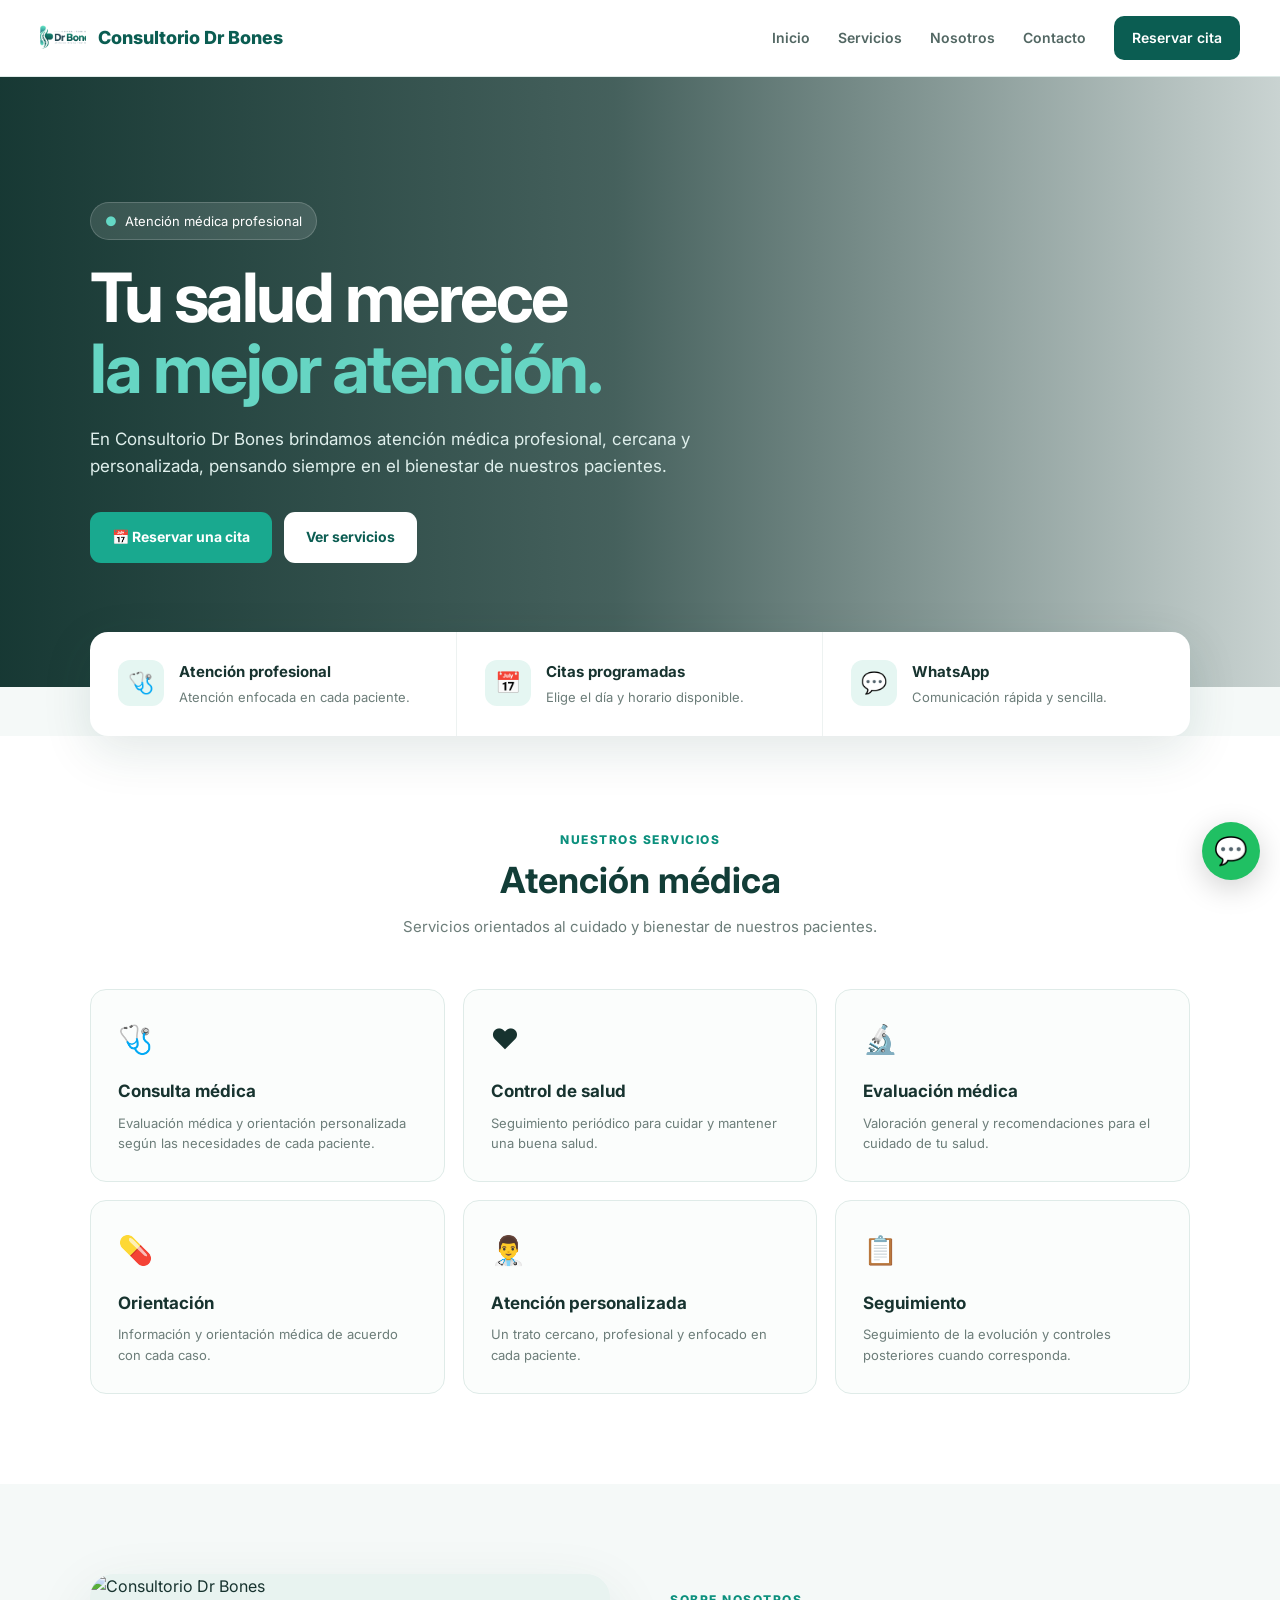
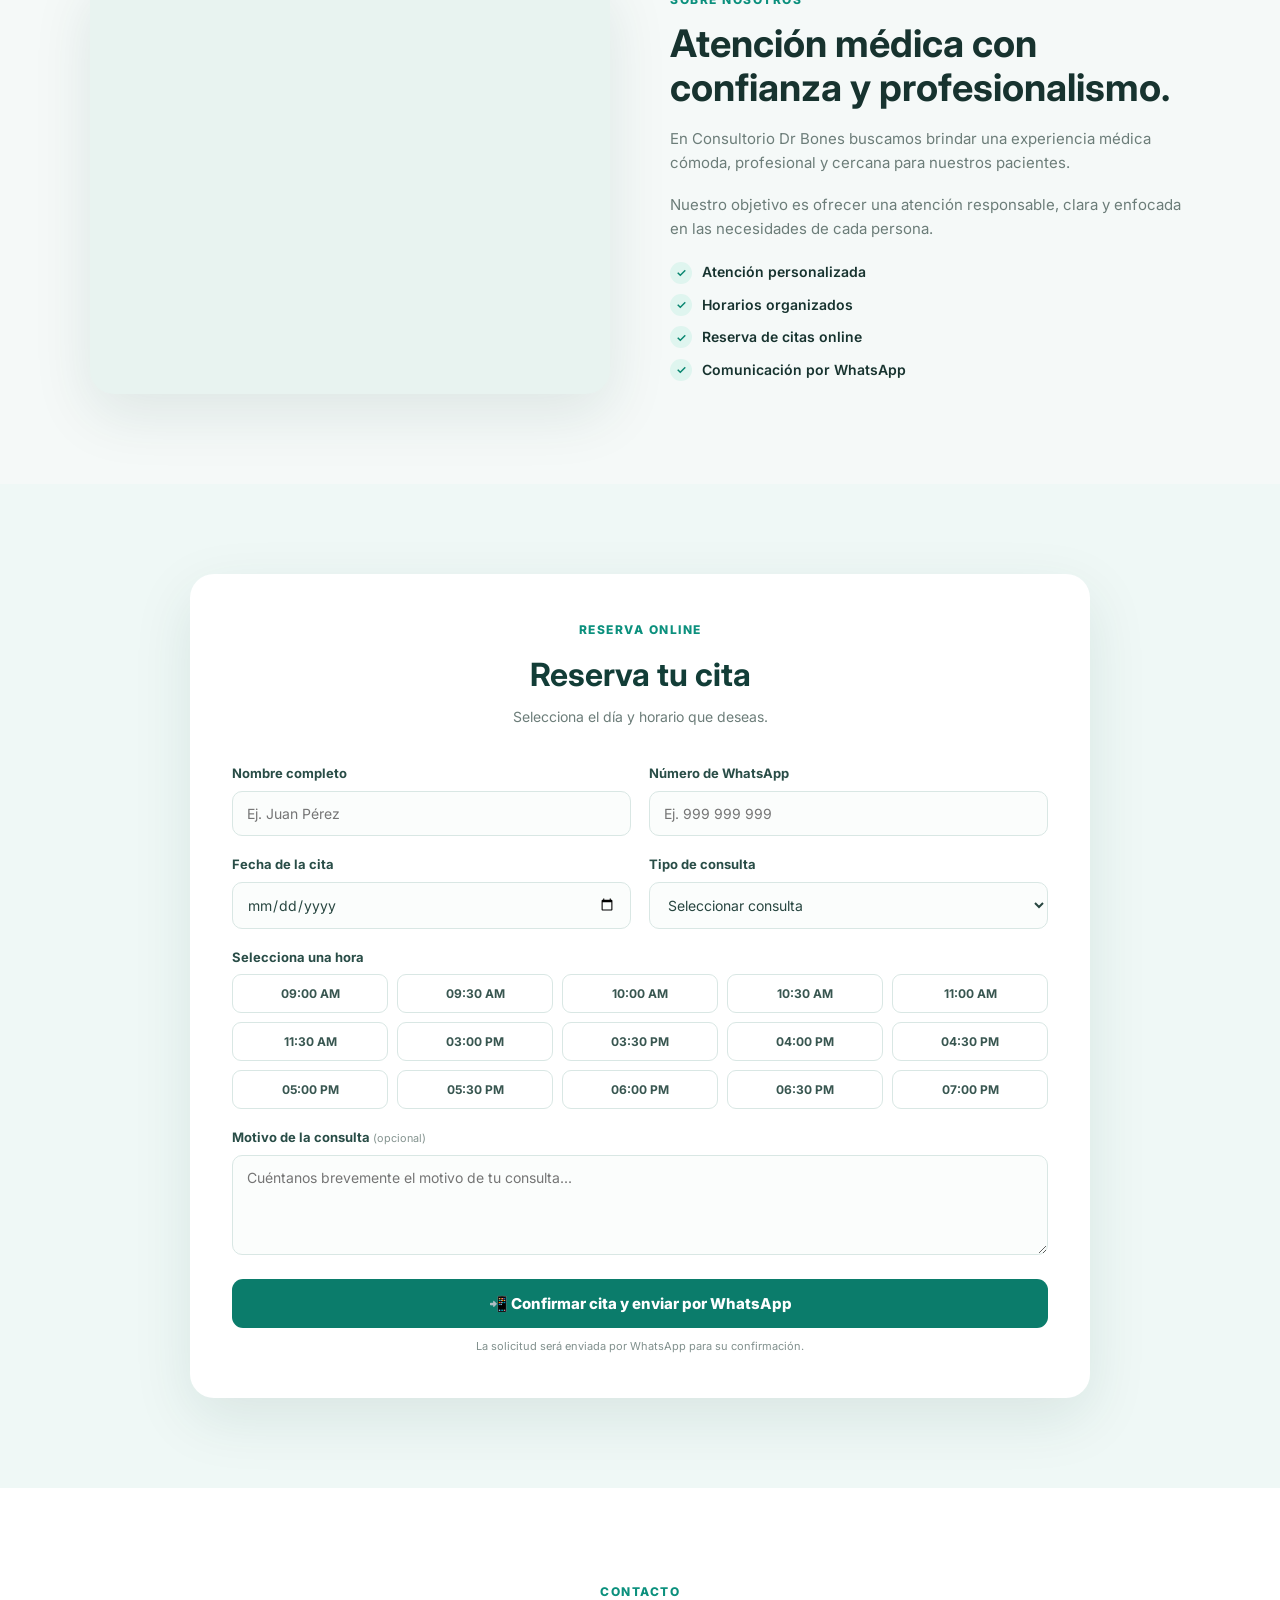
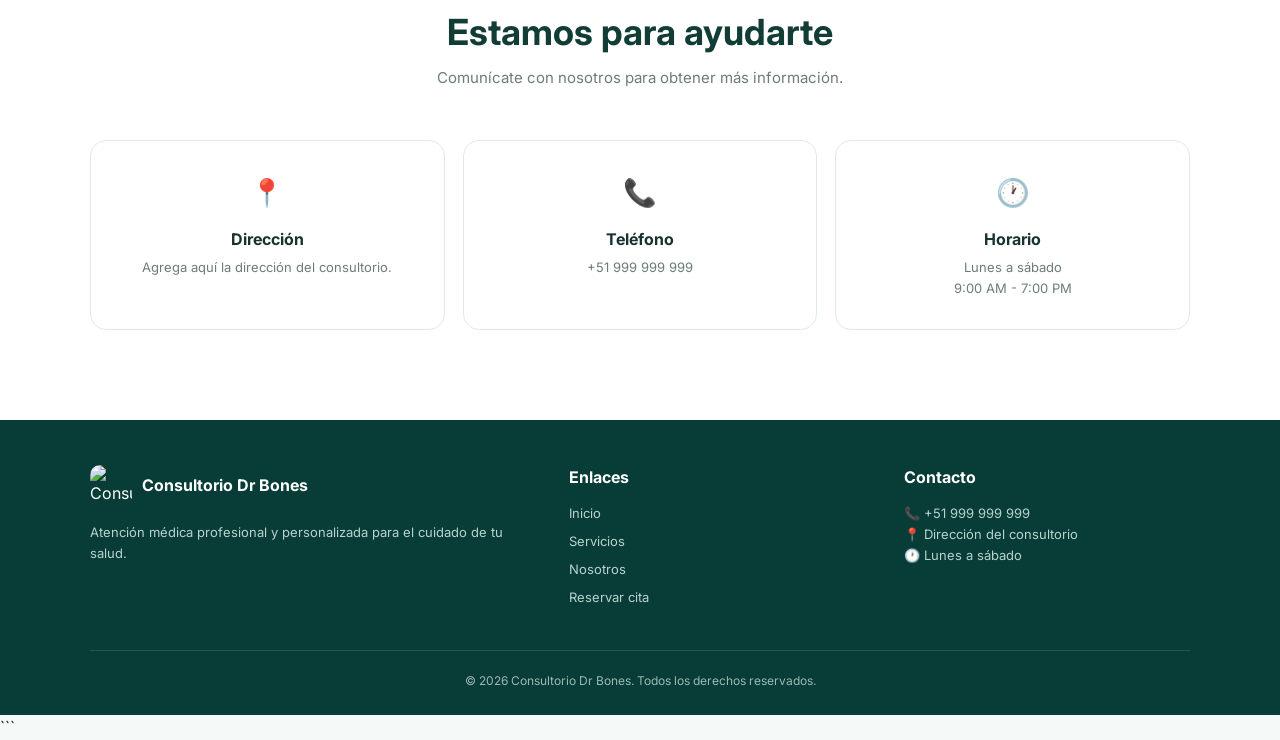
==== consultorio.html @ bb422f0d "Add files via upload" ====
<!DOCTYPE html>
<html lang="es">
<head>
    <meta charset="UTF-8">
    <meta name="viewport" content="width=device-width, initial-scale=1.0">
    <meta name="theme-color" content="#0b5d52">

    <title>Consultorio Dr Bones | Atención Médica</title>

    <link rel="preconnect" href="https://fonts.googleapis.com">
    <link rel="preconnect" href="https://fonts.gstatic.com" crossorigin>

    <link
        href="https://fonts.googleapis.com/css2?family=Inter:wght@400;500;600;700;800&display=swap"
        rel="stylesheet"
    >

    <link rel="stylesheet" href="consultorio.css">
</head>

<body>

<!-- =====================================================
     HEADER
===================================================== -->

<header class="header">

    <nav class="nav">

        <a href="#inicio" class="brand">

            <img
                src="logo.png"
                alt="Consultorio Dr Bones"
            >

            <span>Consultorio Dr Bones</span>

        </a>

        <button
            class="menu-btn"
            id="menuBtn"
            aria-label="Abrir menú"
        >
            ☰
        </button>

        <div class="nav-links" id="navLinks">

            <a href="#inicio">Inicio</a>

            <a href="#servicios">Servicios</a>

            <a href="#nosotros">Nosotros</a>

            <a href="#contacto">Contacto</a>

            <a
                href="#citas"
                class="nav-button"
            >
                Reservar cita
            </a>

        </div>

    </nav>

</header>


<!-- =====================================================
     HERO
===================================================== -->

<main>

<section class="hero" id="inicio">

    <div class="hero-overlay"></div>

    <div class="hero-content">

        <div class="hero-badge">
            <span>●</span>
            Atención médica profesional
        </div>

        <h1>
            Tu salud merece
            <span>la mejor atención.</span>
        </h1>

        <p>
            En Consultorio Dr Bones brindamos atención médica
            profesional, cercana y personalizada, pensando siempre
            en el bienestar de nuestros pacientes.
        </p>

        <div class="hero-buttons">

            <a
                href="#citas"
                class="btn btn-primary"
            >
                📅 Reservar una cita
            </a>

            <a
                href="#servicios"
                class="btn btn-light"
            >
                Ver servicios
            </a>

        </div>

    </div>

</section>


<!-- =====================================================
     BENEFICIOS
===================================================== -->

<section class="features-section">

    <div class="container">

        <div class="features-grid">

            <article class="feature">

                <div class="feature-icon">
                    🩺
                </div>

                <div>
                    <h3>Atención profesional</h3>

                    <p>
                        Atención enfocada en cada paciente.
                    </p>
                </div>

            </article>


            <article class="feature">

                <div class="feature-icon">
                    📅
                </div>

                <div>
                    <h3>Citas programadas</h3>

                    <p>
                        Elige el día y horario disponible.
                    </p>
                </div>

            </article>


            <article class="feature">

                <div class="feature-icon">
                    💬
                </div>

                <div>
                    <h3>WhatsApp</h3>

                    <p>
                        Comunicación rápida y sencilla.
                    </p>
                </div>

            </article>

        </div>

    </div>

</section>


<!-- =====================================================
     SERVICIOS
===================================================== -->

<section
    class="section services"
    id="servicios"
>

    <div class="container">

        <div class="section-title">

            <span>NUESTROS SERVICIOS</span>

            <h2>Atención médica</h2>

            <p>
                Servicios orientados al cuidado y bienestar
                de nuestros pacientes.
            </p>

        </div>


        <div class="services-grid">

            <article class="service-card">

                <div class="service-icon">
                    🩺
                </div>

                <h3>Consulta médica</h3>

                <p>
                    Evaluación médica y orientación personalizada
                    según las necesidades de cada paciente.
                </p>

            </article>


            <article class="service-card">

                <div class="service-icon">
                    ❤️
                </div>

                <h3>Control de salud</h3>

                <p>
                    Seguimiento periódico para cuidar y mantener
                    una buena salud.
                </p>

            </article>


            <article class="service-card">

                <div class="service-icon">
                    🔬
                </div>

                <h3>Evaluación médica</h3>

                <p>
                    Valoración general y recomendaciones para
                    el cuidado de tu salud.
                </p>

            </article>


            <article class="service-card">

                <div class="service-icon">
                    💊
                </div>

                <h3>Orientación</h3>

                <p>
                    Información y orientación médica de acuerdo
                    con cada caso.
                </p>

            </article>


            <article class="service-card">

                <div class="service-icon">
                    👨‍⚕️
                </div>

                <h3>Atención personalizada</h3>

                <p>
                    Un trato cercano, profesional y enfocado
                    en cada paciente.
                </p>

            </article>


            <article class="service-card">

                <div class="service-icon">
                    📋
                </div>

                <h3>Seguimiento</h3>

                <p>
                    Seguimiento de la evolución y controles
                    posteriores cuando corresponda.
                </p>

            </article>

        </div>

    </div>

</section>


<!-- =====================================================
     NOSOTROS
===================================================== -->

<section
    class="section about"
    id="nosotros"
>

    <div class="container">

        <div class="about-grid">

            <div class="about-image">

                <img
                    src="logo.jpg"
                    alt="Consultorio Dr Bones"
                >

            </div>


            <div class="about-content">

                <span class="section-label">
                    SOBRE NOSOTROS
                </span>

                <h2>
                    Atención médica con confianza
                    y profesionalismo.
                </h2>

                <p>
                    En Consultorio Dr Bones buscamos brindar una
                    experiencia médica cómoda, profesional y cercana
                    para nuestros pacientes.
                </p>

                <p>
                    Nuestro objetivo es ofrecer una atención
                    responsable, clara y enfocada en las necesidades
                    de cada persona.
                </p>


                <div class="checks">

                    <div class="check">
                        <span>✓</span>
                        Atención personalizada
                    </div>

                    <div class="check">
                        <span>✓</span>
                        Horarios organizados
                    </div>

                    <div class="check">
                        <span>✓</span>
                        Reserva de citas online
                    </div>

                    <div class="check">
                        <span>✓</span>
                        Comunicación por WhatsApp
                    </div>

                </div>

            </div>

        </div>

    </div>

</section>


<!-- =====================================================
     CITAS
===================================================== -->

<section
    class="section appointment-section"
    id="citas"
>

    <div class="container">

        <div class="appointment-box">

            <div class="appointment-header">

                <span class="section-label">
                    RESERVA ONLINE
                </span>

                <h2>Reserva tu cita</h2>

                <p>
                    Selecciona el día y horario que deseas.
                </p>

            </div>


            <form id="appointmentForm">

                <div class="form-grid">

                    <!-- NOMBRE -->

                    <div class="form-group">

                        <label for="nombre">
                            Nombre completo
                        </label>

                        <input
                            type="text"
                            id="nombre"
                            placeholder="Ej. Juan Pérez"
                            autocomplete="name"
                            required
                        >

                    </div>


                    <!-- WHATSAPP -->

                    <div class="form-group">

                        <label for="telefono">
                            Número de WhatsApp
                        </label>

                        <input
                            type="tel"
                            id="telefono"
                            placeholder="Ej. 999 999 999"
                            autocomplete="tel"
                            inputmode="tel"
                            required
                        >

                    </div>


                    <!-- FECHA -->

                    <div class="form-group">

                        <label for="fecha">
                            Fecha de la cita
                        </label>

                        <input
                            type="date"
                            id="fecha"
                            required
                        >

                    </div>


                    <!-- TIPO -->

                    <div class="form-group">

                        <label for="tipo">
                            Tipo de consulta
                        </label>

                        <select
                            id="tipo"
                            required
                        >

                            <option value="">
                                Seleccionar consulta
                            </option>

                            <option value="Consulta médica">
                                Consulta médica
                            </option>

                            <option value="Control médico">
                                Control médico
                            </option>

                            <option value="Evaluación médica">
                                Evaluación médica
                            </option>

                            <option value="Seguimiento">
                                Seguimiento
                            </option>

                            <option value="Otro">
                                Otro
                            </option>

                        </select>

                    </div>


                    <!-- HORARIOS -->

                    <div class="form-group full">

                        <label>
                            Selecciona una hora
                        </label>

                        <div
                            class="times"
                            id="times"
                        >

                            <button
                                type="button"
                                class="time"
                                data-time="09:00 AM"
                            >
                                09:00 AM
                            </button>

                            <button
                                type="button"
                                class="time"
                                data-time="09:30 AM"
                            >
                                09:30 AM
                            </button>

                            <button
                                type="button"
                                class="time"
                                data-time="10:00 AM"
                            >
                                10:00 AM
                            </button>

                            <button
                                type="button"
                                class="time"
                                data-time="10:30 AM"
                            >
                                10:30 AM
                            </button>

                            <button
                                type="button"
                                class="time"
                                data-time="11:00 AM"
                            >
                                11:00 AM
                            </button>

                            <button
                                type="button"
                                class="time"
                                data-time="11:30 AM"
                            >
                                11:30 AM
                            </button>


                            <button
                                type="button"
                                class="time"
                                data-time="03:00 PM"
                            >
                                03:00 PM
                            </button>

                            <button
                                type="button"
                                class="time"
                                data-time="03:30 PM"
                            >
                                03:30 PM
                            </button>

                            <button
                                type="button"
                                class="time"
                                data-time="04:00 PM"
                            >
                                04:00 PM
                            </button>

                            <button
                                type="button"
                                class="time"
                                data-time="04:30 PM"
                            >
                                04:30 PM
                            </button>

                            <button
                                type="button"
                                class="time"
                                data-time="05:00 PM"
                            >
                                05:00 PM
                            </button>

                            <button
                                type="button"
                                class="time"
                                data-time="05:30 PM"
                            >
                                05:30 PM
                            </button>

                            <button
                                type="button"
                                class="time"
                                data-time="06:00 PM"
                            >
                                06:00 PM
                            </button>

                            <button
                                type="button"
                                class="time"
                                data-time="06:30 PM"
                            >
                                06:30 PM
                            </button>

                            <button
                                type="button"
                                class="time"
                                data-time="07:00 PM"
                            >
                                07:00 PM
                            </button>

                        </div>

                    </div>


                    <!-- MOTIVO -->

                    <div class="form-group full">

                        <label for="motivo">

                            Motivo de la consulta

                            <small>
                                (opcional)
                            </small>

                        </label>

                        <textarea
                            id="motivo"
                            placeholder="Cuéntanos brevemente el motivo de tu consulta..."
                        ></textarea>

                    </div>

                </div>


                <!-- RESUMEN -->

                <div
                    class="selected-info"
                    id="selectedInfo"
                ></div>


                <button
                    type="submit"
                    class="submit-btn"
                >
                    📲 Confirmar cita y enviar por WhatsApp
                </button>

                <p class="appointment-note">
                    La solicitud será enviada por WhatsApp
                    para su confirmación.
                </p>

            </form>

        </div>

    </div>

</section>


<!-- =====================================================
     CONTACTO
===================================================== -->

<section
    class="section contact"
    id="contacto"
>

    <div class="container">

        <div class="section-title">

            <span>CONTACTO</span>

            <h2>Estamos para ayudarte</h2>

            <p>
                Comunícate con nosotros para obtener
                más información.
            </p>

        </div>


        <div class="contact-grid">

            <article class="contact-card">

                <div class="contact-icon">
                    📍
                </div>

                <h3>Dirección</h3>

                <p>
                    Agrega aquí la dirección
                    del consultorio.
                </p>

            </article>


            <article class="contact-card">

                <div class="contact-icon">
                    📞
                </div>

                <h3>Teléfono</h3>

                <p>
                    +51 999 999 999
                </p>

            </article>


            <article class="contact-card">

                <div class="contact-icon">
                    🕐
                </div>

                <h3>Horario</h3>

                <p>
                    Lunes a sábado<br>
                    9:00 AM - 7:00 PM
                </p>

            </article>

        </div>

    </div>

</section>

</main>


<!-- =====================================================
     FOOTER
===================================================== -->

<footer class="footer">

    <div class="container footer-grid">

        <div class="footer-column">

            <div class="footer-brand">

                <img
                    src="logo.jpg"
                    alt="Consultorio Dr Bones"
                >

                <strong>
                    Consultorio Dr Bones
                </strong>

            </div>

            <p>
                Atención médica profesional y personalizada
                para el cuidado de tu salud.
            </p>

        </div>


        <div class="footer-column">

            <h3>Enlaces</h3>

            <a href="#inicio">Inicio</a>

            <a href="#servicios">Servicios</a>

            <a href="#nosotros">Nosotros</a>

            <a href="#citas">Reservar cita</a>

        </div>


        <div class="footer-column">

            <h3>Contacto</h3>

            <p>📞 +51 999 999 999</p>

            <p>📍 Dirección del consultorio</p>

            <p>🕐 Lunes a sábado</p>

        </div>

    </div>


    <div class="copyright">

        © <span id="currentYear"></span>
        Consultorio Dr Bones.
        Todos los derechos reservados.

    </div>

</footer>


<!-- =====================================================
     WHATSAPP FLOTANTE
===================================================== -->

<a
    href="#"
    class="whatsapp-float"
    id="whatsappFloat"
    aria-label="Contactar por WhatsApp"
>
    💬
</a>


<script src="consultorio.js"></script>

</body>
</html>
```
---- consultorio.css ----
/* =====================================================
   CONFIGURACIÓN GENERAL
===================================================== */

* {
    margin: 0;
    padding: 0;
    box-sizing: border-box;
}

html {
    scroll-behavior: smooth;
    scroll-padding-top: 80px;
}

body {
    font-family: "Inter", sans-serif;
    background: #f5f9f8;
    color: #17332f;
    line-height: 1.6;
}

body,
button,
input,
select,
textarea {
    font-family: "Inter", sans-serif;
}

img {
    max-width: 100%;
    display: block;
}

a {
    text-decoration: none;
    color: inherit;
}

button,
input,
select,
textarea {
    outline: none;
}


/* =====================================================
   VARIABLES
===================================================== */

:root {
    --primary: #0b5d52;
    --primary-dark: #073f38;
    --primary-light: #0b8978;

    --accent: #20a68f;

    --background: #f5f9f8;
    --white: #ffffff;

    --text: #17332f;
    --text-light: #6c7d79;

    --border: #dfebe8;

    --shadow: 0 20px 60px rgba(15, 72, 63, .10);

    --radius: 16px;
}


/* =====================================================
   CONTAINER
===================================================== */

.container {
    width: min(1100px, calc(100% - 40px));
    margin: 0 auto;
}


/* =====================================================
   HEADER
===================================================== */

.header {
    position: sticky;
    top: 0;
    z-index: 1000;

    background: rgba(255, 255, 255, .96);

    backdrop-filter: blur(14px);

    border-bottom: 1px solid var(--border);
}

.nav {
    width: min(1200px, calc(100% - 40px));
    height: 76px;
    margin: auto;

    display: flex;
    align-items: center;
    justify-content: space-between;

    gap: 30px;
}

.brand {
    display: flex;
    align-items: center;
    gap: 12px;

    color: var(--primary);

    font-weight: 800;
}

.brand img {
    width: 46px;
    height: 46px;

    object-fit: cover;

    border-radius: 12px;
}

.brand span {
    font-size: 18px;
}

.nav-links {
    display: flex;
    align-items: center;
    gap: 28px;
}

.nav-links a {
    color: #526763;

    font-size: 14px;
    font-weight: 600;

    transition: .2s ease;
}

.nav-links a:hover {
    color: var(--primary-light);
}

.nav-links .nav-button {
    color: white;

    background: var(--primary);

    padding: 11px 18px;

    border-radius: 10px;
}

.nav-links .nav-button:hover {
    color: white;
    background: var(--primary-light);
}

.menu-btn {
    display: none;

    border: 0;
    background: transparent;

    font-size: 27px;

    cursor: pointer;

    color: var(--primary);
}


/* =====================================================
   HERO
===================================================== */

.hero {
    min-height: 610px;

    position: relative;

    display: flex;
    align-items: center;

    background:
        url("banner1.jpg")
        center center /
        cover
        no-repeat;
}

.hero-overlay {
    position: absolute;
    inset: 0;

    background:
        linear-gradient(
            90deg,
            rgba(4, 40, 35, .92) 0%,
            rgba(4, 40, 35, .73) 48%,
            rgba(4, 40, 35, .18) 100%
        );
}

.hero-content {
    position: relative;
    z-index: 2;

    width: min(1100px, calc(100% - 40px));

    margin: auto;

    padding: 80px 0;

    color: white;
}

.hero-badge {
    display: inline-flex;

    align-items: center;
    gap: 8px;

    padding: 8px 14px;

    border-radius: 100px;

    background: rgba(255,255,255,.12);

    border: 1px solid rgba(255,255,255,.18);

    font-size: 13px;

    margin-bottom: 22px;
}

.hero-badge span {
    color: #64d8c5;
}

.hero h1 {
    max-width: 700px;

    font-size: clamp(42px, 6vw, 68px);

    line-height: 1.04;

    letter-spacing: -2.5px;

    margin-bottom: 22px;
}

.hero h1 span {
    display: block;
    color: #66d5c3;
}

.hero p {
    max-width: 610px;

    color: #dfefec;

    font-size: 17px;

    margin-bottom: 32px;
}

.hero-buttons {
    display: flex;
    align-items: center;
    gap: 12px;

    flex-wrap: wrap;
}


/* =====================================================
   BOTONES
===================================================== */

.btn {
    display: inline-flex;

    align-items: center;
    justify-content: center;

    border: 0;

    padding: 14px 22px;

    border-radius: 11px;

    font-size: 14px;

    font-weight: 700;

    cursor: pointer;

    transition: .2s ease;
}

.btn-primary {
    background: #19a98f;
    color: white;
}

.btn-primary:hover {
    background: #138d78;
    transform: translateY(-2px);
}

.btn-light {
    background: white;
    color: var(--primary);
}

.btn-light:hover {
    background: #edf7f5;
}


/* =====================================================
   FEATURES
===================================================== */

.features-section {
    margin-top: -55px;

    position: relative;

    z-index: 5;
}

.features-grid {
    display: grid;

    grid-template-columns:
        repeat(3, 1fr);

    background: white;

    border-radius: 18px;

    overflow: hidden;

    box-shadow:
        0 15px 50px
        rgba(19,65,59,.12);
}

.feature {
    padding: 28px;

    display: flex;

    gap: 15px;

    align-items: flex-start;

    border-right: 1px solid #edf2f1;
}

.feature:last-child {
    border-right: 0;
}

.feature-icon {
    width: 46px;
    height: 46px;

    flex: 0 0 46px;

    border-radius: 12px;

    background: #e5f6f2;

    display: grid;

    place-items: center;

    font-size: 21px;
}

.feature h3 {
    font-size: 15px;

    margin-bottom: 3px;
}

.feature p {
    font-size: 13px;

    color: var(--text-light);
}


/* =====================================================
   SECCIONES
===================================================== */

.section {
    padding: 90px 20px;
}

.section-title {
    text-align: center;

    margin-bottom: 50px;
}

.section-title > span,
.section-label {
    color: #0b907d;

    font-size: 12px;

    font-weight: 800;

    letter-spacing: 1.5px;
}

.section-title h2 {
    font-size: 36px;

    line-height: 1.2;

    color: #123d37;

    margin: 8px 0 12px;
}

.section-title p {
    max-width: 600px;

    margin: auto;

    color: var(--text-light);

    font-size: 15px;
}


/* =====================================================
   SERVICIOS
===================================================== */

.services {
    background: white;
}

.services-grid {
    display: grid;

    grid-template-columns:
        repeat(3, 1fr);

    gap: 18px;
}

.service-card {
    padding: 27px;

    background: #fbfdfc;

    border: 1px solid var(--border);

    border-radius: var(--radius);

    transition: .25s ease;
}

.service-card:hover {
    transform: translateY(-5px);

    border-color: #b9ddd7;

    box-shadow:
        0 15px 35px
        rgba(16,69,61,.08);
}

.service-icon {
    font-size: 28px;

    margin-bottom: 17px;
}

.service-card h3 {
    font-size: 17px;

    margin-bottom: 7px;
}

.service-card p {
    color: var(--text-light);

    font-size: 13px;
}


/* =====================================================
   NOSOTROS
===================================================== */

.about {
    background: var(--background);
}

.about-grid {
    display: grid;

    grid-template-columns:
        1fr 1fr;

    gap: 60px;

    align-items: center;
}

.about-image {
    height: 420px;

    overflow: hidden;

    border-radius: 24px;

    box-shadow: var(--shadow);

    background: #e8f3f0;
}

.about-image img {
    width: 100%;
    height: 100%;

    object-fit: cover;
}

.about-content h2 {
    font-size: 38px;

    line-height: 1.15;

    margin: 10px 0 18px;
}

.about-content p {
    color: var(--text-light);

    font-size: 15px;

    margin-bottom: 18px;
}

.checks {
    display: grid;

    gap: 10px;

    margin-top: 20px;
}

.check {
    display: flex;

    align-items: center;

    gap: 10px;

    font-size: 14px;

    font-weight: 600;
}

.check span {
    width: 22px;
    height: 22px;

    display: grid;

    place-items: center;

    border-radius: 50%;

    background: #dff5ef;

    color: #07856f;

    font-size: 12px;
}


/* =====================================================
   CITAS
===================================================== */

.appointment-section {
    background: #eff8f6;
}

.appointment-box {
    max-width: 900px;

    margin: auto;

    padding: 42px;

    background: white;

    border-radius: 24px;

    box-shadow: var(--shadow);
}

.appointment-header {
    text-align: center;

    margin-bottom: 35px;
}

.appointment-header h2 {
    font-size: 32px;

    color: #123d37;

    margin-top: 8px;
}

.appointment-header p {
    color: var(--text-light);

    font-size: 14px;

    margin-top: 5px;
}


/* =====================================================
   FORMULARIO
===================================================== */

.form-grid {
    display: grid;

    grid-template-columns:
        repeat(2, 1fr);

    gap: 18px;
}

.form-group {
    display: flex;

    flex-direction: column;

    gap: 7px;
}

.form-group.full {
    grid-column: 1 / -1;
}

.form-group label {
    color: #294d47;

    font-size: 13px;

    font-weight: 700;
}

.form-group label small {
    color: #84938f;

    font-weight: 400;
}

.form-group input,
.form-group select,
.form-group textarea {
    width: 100%;

    padding: 13px 14px;

    border: 1px solid #d9e7e4;

    border-radius: 10px;

    background: #fbfdfc;

    color: #284640;

    font-size: 14px;

    transition: .2s;
}

.form-group textarea {
    min-height: 100px;

    resize: vertical;
}

.form-group input:focus,
.form-group select:focus,
.form-group textarea:focus {
    background: white;

    border-color: var(--accent);

    box-shadow:
        0 0 0 3px
        rgba(32,166,143,.10);
}


/* =====================================================
   HORARIOS
===================================================== */

.times {
    display: grid;

    grid-template-columns:
        repeat(5, 1fr);

    gap: 9px;
}

.time {
    padding: 11px 6px;

    border: 1px solid #d9e7e4;

    border-radius: 9px;

    background: white;

    color: #385650;

    font-size: 12px;

    font-weight: 700;

    cursor: pointer;

    transition: .2s;
}

.time:hover {
    border-color: #13a187;

    color: #087c6b;
}

.time.selected {
    background: #0b7c6b;

    border-color: #0b7c6b;

    color: white;
}

.time.disabled {
    background: #f0f2f2;

    color: #a6b0ae;

    cursor: not-allowed;

    text-decoration: line-through;
}


/* =====================================================
   RESUMEN CITA
===================================================== */

.selected-info {
    display: none;

    margin-top: 18px;

    padding: 13px 15px;

    border-radius: 10px;

    background: #eef9f6;

    border: 1px solid #d6eee8;

    color: #37635b;

    font-size: 13px;
}

.selected-info.visible {
    display: block;
}


/* =====================================================
   BOTÓN CITA
===================================================== */

.submit-btn {
    width: 100%;

    margin-top: 24px;

    padding: 15px;

    border: 0;

    border-radius: 11px;

    background: #0b7c6b;

    color: white;

    font-size: 15px;

    font-weight: 800;

    cursor: pointer;

    transition: .2s;
}

.submit-btn:hover {
    background: #096756;
}

.appointment-note {
    margin-top: 10px;

    text-align: center;

    color: #81908d;

    font-size: 11px;
}


/* =====================================================
   CONTACTO
===================================================== */

.contact {
    background: white;
}

.contact-grid {
    display: grid;

    grid-template-columns:
        repeat(3, 1fr);

    gap: 18px;
}

.contact-card {
    padding: 30px;

    text-align: center;

    border: 1px solid var(--border);

    border-radius: var(--radius);
}

.contact-icon {
    font-size: 27px;

    margin-bottom: 12px;
}

.contact-card h3 {
    font-size: 16px;

    margin-bottom: 5px;
}

.contact-card p {
    color: var(--text-light);

    font-size: 13px;
}


/* =====================================================
   FOOTER
===================================================== */

.footer {
    padding: 45px 20px 25px;

    background: #073d36;

    color: white;
}

.footer-grid {
    display: grid;

    grid-template-columns:
        1.5fr 1fr 1fr;

    gap: 50px;
}

.footer-column h3 {
    font-size: 16px;

    margin-bottom: 13px;
}

.footer-column p,
.footer-column a {
    color: #b8d2cd;

    font-size: 13px;
}

.footer-column a {
    display: block;

    margin-bottom: 7px;
}

.footer-brand {
    display: flex;

    align-items: center;

    gap: 10px;

    margin-bottom: 15px;
}

.footer-brand img {
    width: 42px;
    height: 42px;

    object-fit: cover;

    border-radius: 10px;
}

.footer-brand strong {
    font-size: 16px;
}

.copyright {
    max-width: 1100px;

    margin: 35px auto 0;

    padding-top: 20px;

    border-top:
        1px solid
        rgba(255,255,255,.12);

    color: #9bb9b3;

    font-size: 12px;

    text-align: center;
}


/* =====================================================
   WHATSAPP
===================================================== */

.whatsapp-float {
    position: fixed;

    right: 20px;
    bottom: 20px;

    z-index: 2000;

    width: 58px;
    height: 58px;

    display: grid;

    place-items: center;

    border-radius: 50%;

    background: #20c063;

    color: white;

    font-size: 27px;

    box-shadow:
        0 8px 30px
        rgba(0,0,0,.18);

    transition: .2s;
}

.whatsapp-float:hover {
    transform: scale(1.07);
}


/* =====================================================
   RESPONSIVE TABLET
===================================================== */

@media (max-width: 850px) {

    .nav {
        height: 70px;
    }

    .menu-btn {
        display: block;
    }

    .nav-links {
        position: absolute;

        top: 70px;
        left: 0;

        width: 100%;

        display: none;

        flex-direction: column;

        align-items: stretch;

        gap: 0;

        background: white;

        border-bottom: 1px solid var(--border);

        box-shadow:
            0 12px 30px
            rgba(0,0,0,.08);
    }

    .nav-links.active {
        display: flex;
    }

    .nav-links a {
        padding: 15px 25px;

        border-bottom:
            1px solid
            #edf1f0;
    }

    .nav-links .nav-button {
        margin: 10px 25px;

        text-align: center;
    }


    .features-grid {
        grid-template-columns: 1fr;
    }

    .feature {
        border-right: 0;

        border-bottom:
            1px solid #edf2f1;
    }

    .feature:last-child {
        border-bottom: 0;
    }


    .services-grid {
        grid-template-columns:
            repeat(2, 1fr);
    }


    .about-grid {
        grid-template-columns: 1fr;

        gap: 35px;
    }


    .contact-grid {
        grid-template-columns:
            repeat(2, 1fr);
    }


    .footer-grid {
        grid-template-columns:
            1fr 1fr;
    }

}


/* =====================================================
   RESPONSIVE MOBILE
===================================================== */

@media (max-width: 600px) {

    .container {
        width:
            min(
                100% - 30px,
                1100px
            );
    }


    .hero {
        min-height: 600px;
    }

    .hero-content {
        padding: 70px 0;
    }

    .hero h1 {
        font-size: 39px;

        letter-spacing: -1.5px;
    }

    .hero p {
        font-size: 15px;
    }


    .section {
        padding: 65px 15px;
    }

    .section-title h2 {
        font-size: 30px;
    }


    .services-grid {
        grid-template-columns: 1fr;
    }


    .about-image {
        height: 300px;
    }

    .about-content h2 {
        font-size: 31px;
    }


    .appointment-box {
        padding: 25px 18px;
    }

    .form-grid {
        grid-template-columns: 1fr;
    }

    .form-group.full {
        grid-column: auto;
    }


    .times {
        grid-template-columns:
            repeat(3, 1fr);
    }


    .contact-grid {
        grid-template-columns: 1fr;
    }


    .footer-grid {
        grid-template-columns: 1fr;

        gap: 30px;
    }


    .whatsapp-float {
        right: 15px;
        bottom: 15px;

        width: 54px;
        height: 54px;
    }

}


@media (max-width: 400px) {

    .brand span {
        font-size: 15px;
    }

    .hero h1 {
        font-size: 34px;
    }

    .times {
        grid-template-columns:
            repeat(2, 1fr);
    }

}
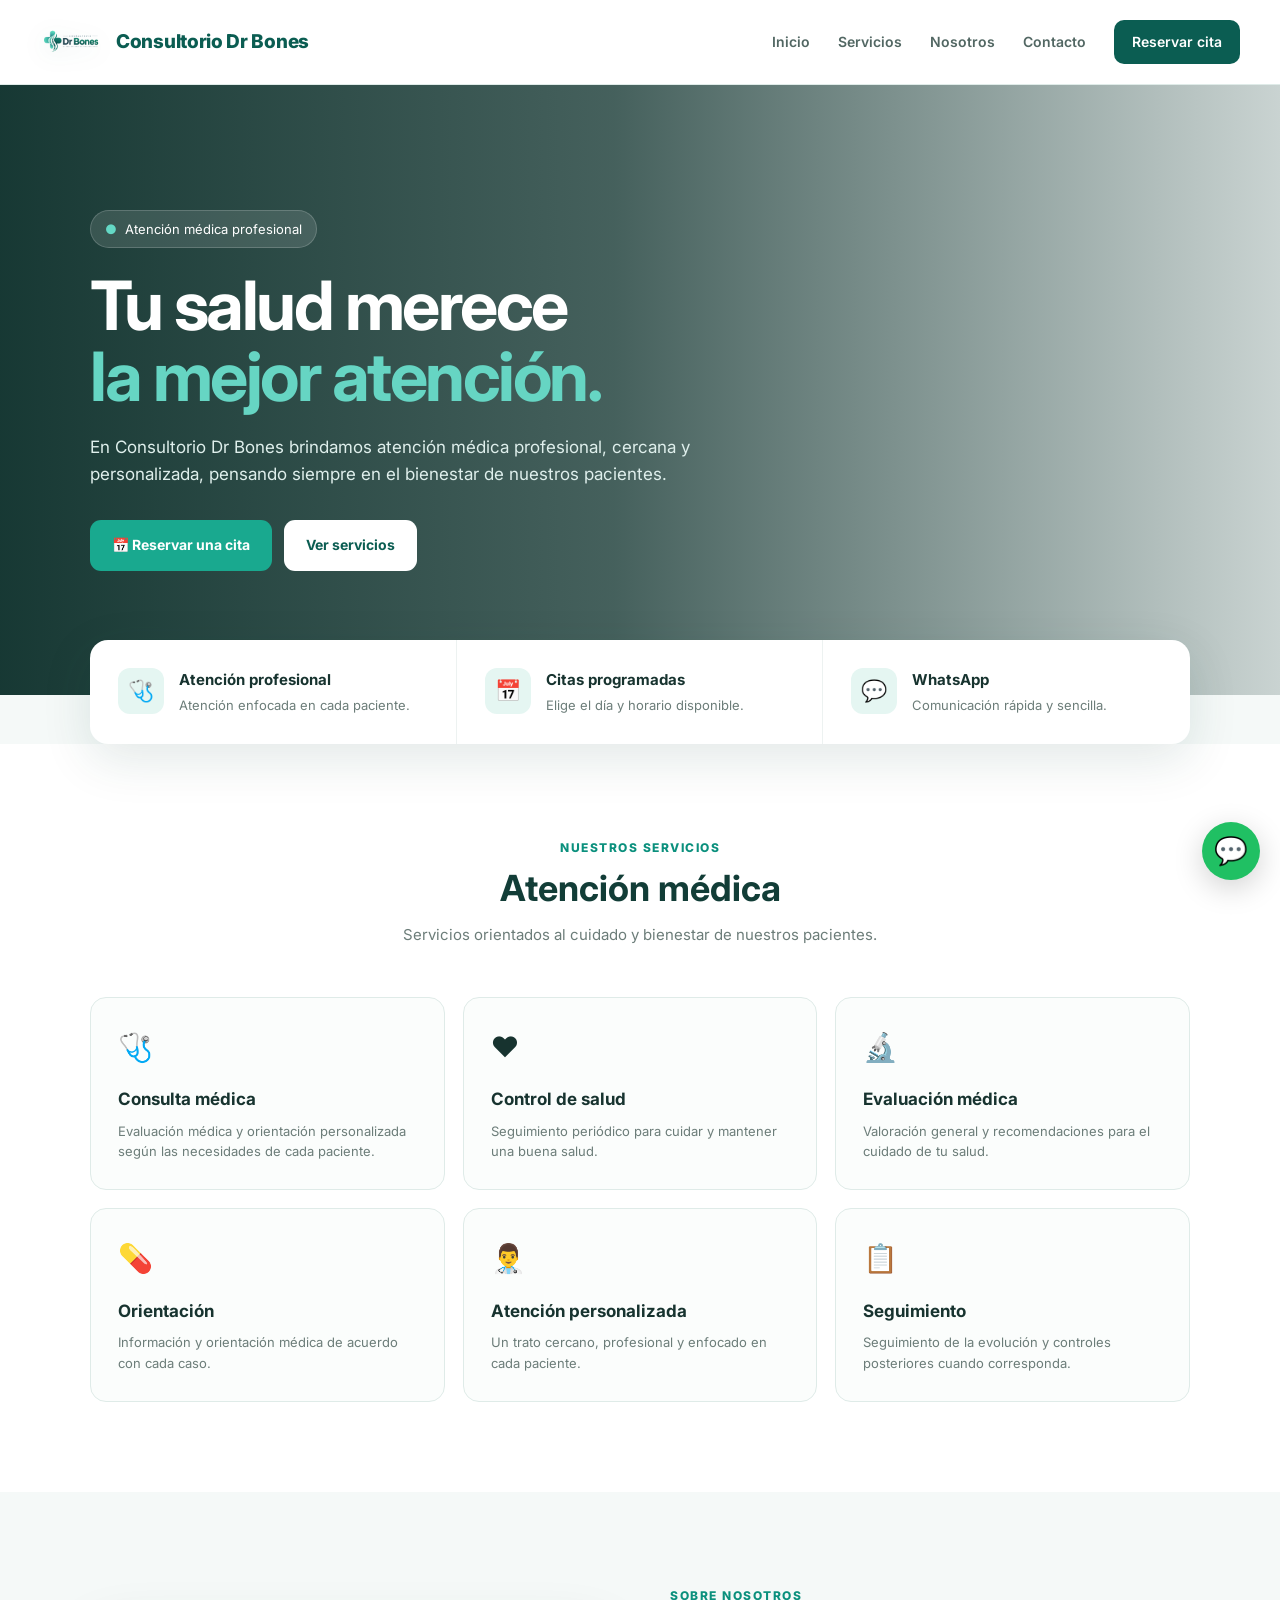
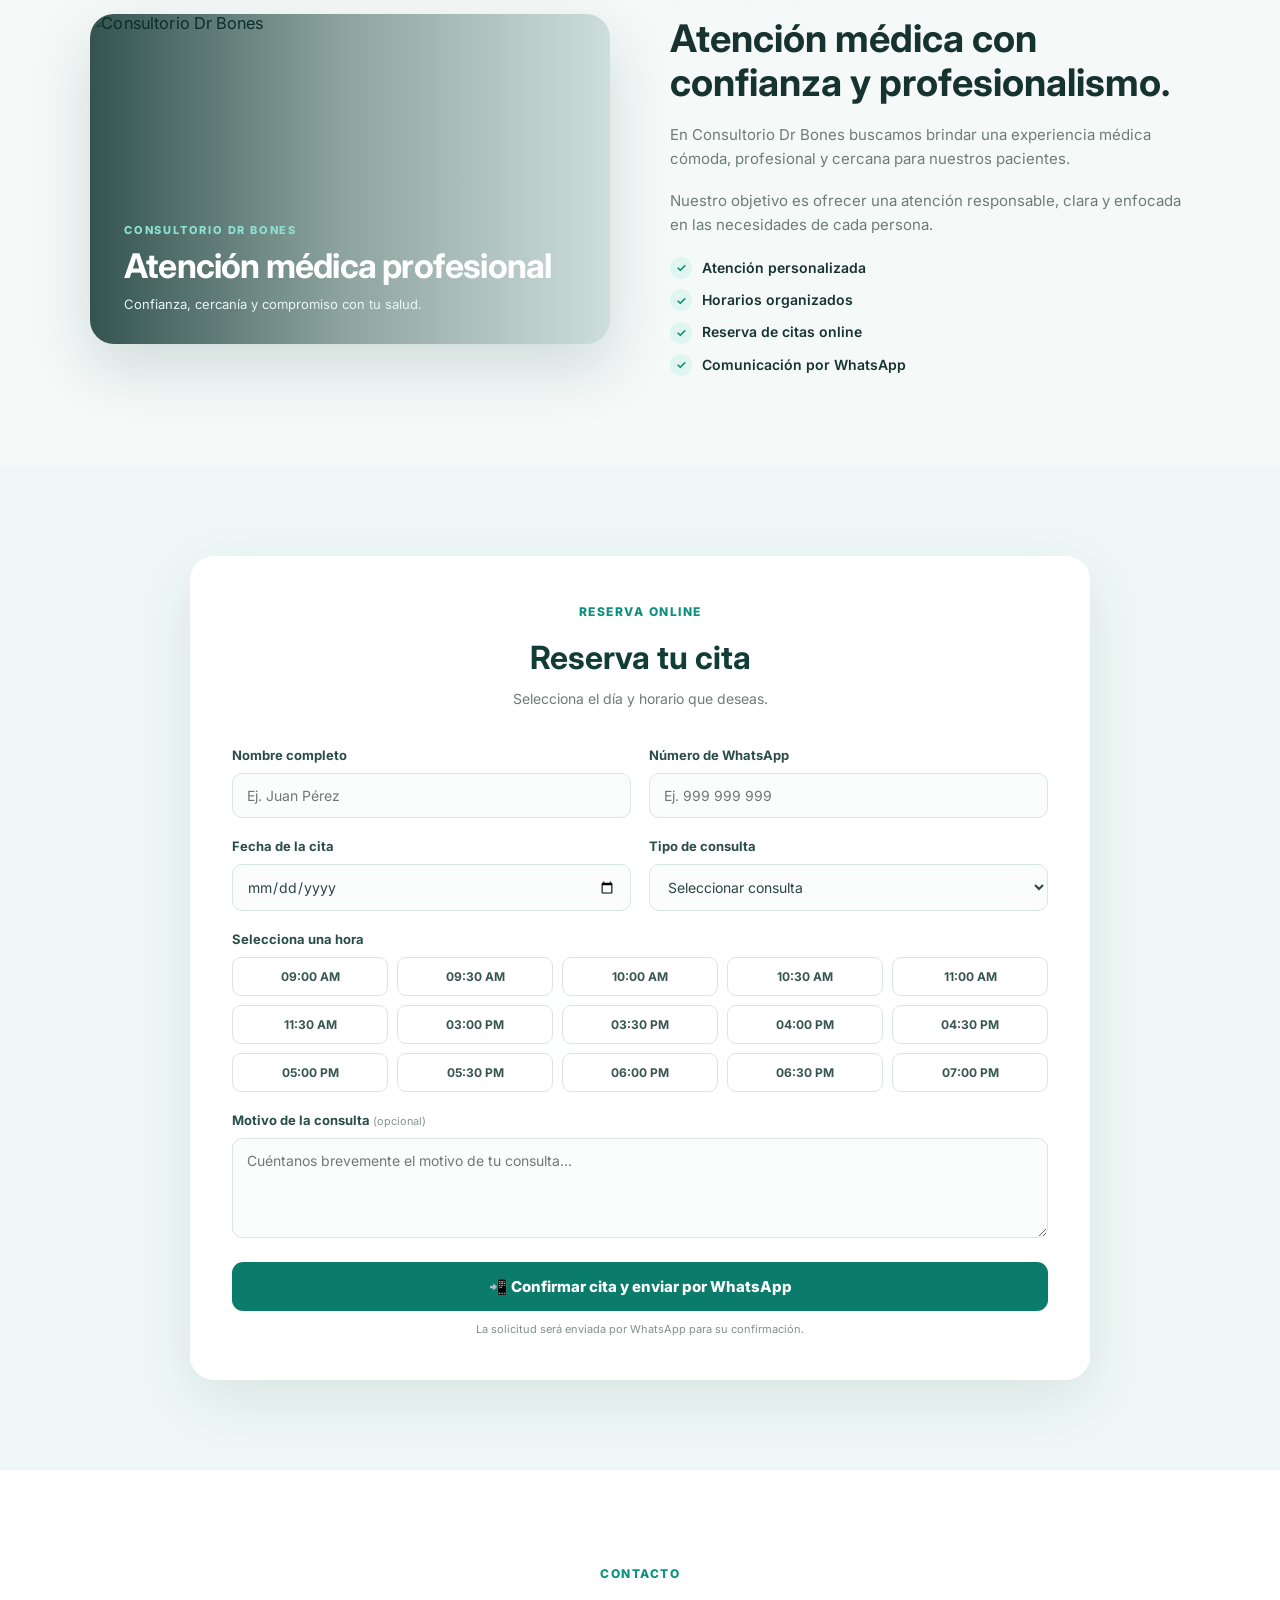
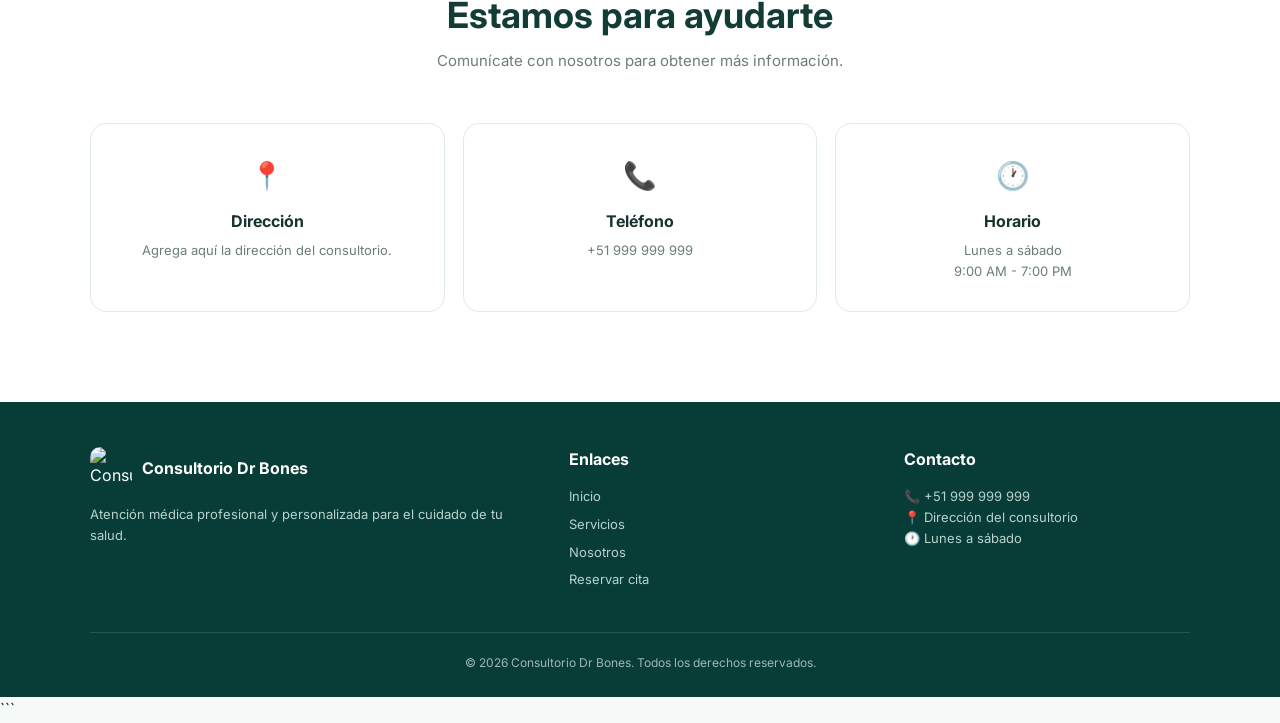
==== commit 89bdf622: "Update consultorio.html" ====
--- a/consultorio.html
+++ b/consultorio.html
@@ -14,6 +14,9 @@
         href="https://fonts.googleapis.com/css2?family=Inter:wght@400;500;600;700;800&display=swap"
         rel="stylesheet"
     >
+
+    <link rel="icon" type="image/png" href="logo.png">
+    <link rel="apple-touch-icon" href="logo.png">
 
     <link rel="stylesheet" href="consultorio.css">
 </head>
@@ -331,12 +334,18 @@
 
         <div class="about-grid">
 
-            <div class="about-image">
+            <div class="about-image about-banner">
 
                 <img
-                    src="logo.jpg"
+                    src="banner1.png"
                     alt="Consultorio Dr Bones"
                 >
+
+                <div class="about-banner-content">
+                    <span>CONSULTORIO DR BONES</span>
+                    <strong>Atención médica profesional</strong>
+                    <small>Confianza, cercanía y compromiso con tu salud.</small>
+                </div>
 
             </div>
 
@@ -815,7 +824,7 @@
             <div class="footer-brand">
 
                 <img
-                    src="logo.jpg"
+                    src="logo.jpeg"
                     alt="Consultorio Dr Bones"
                 >
 
--- a/consultorio.css
+++ b/consultorio.css
@@ -99,7 +99,7 @@
 
 .nav {
     width: min(1200px, calc(100% - 40px));
-    height: 76px;
+    height: 84px;
     margin: auto;
 
     display: flex;
@@ -112,7 +112,7 @@
 .brand {
     display: flex;
     align-items: center;
-    gap: 12px;
+    gap: 14px;
 
     color: var(--primary);
 
@@ -120,16 +120,18 @@
 }
 
 .brand img {
-    width: 46px;
-    height: 46px;
-
-    object-fit: cover;
-
-    border-radius: 12px;
+    width: 62px;
+    height: 62px;
+
+    object-fit: contain;
+
+    border-radius: 14px;
+    filter: drop-shadow(0 5px 12px rgba(7,63,56,.12));
 }
 
 .brand span {
-    font-size: 18px;
+    font-size: 19px;
+    letter-spacing: -.3px;
 }
 
 .nav-links {
@@ -528,15 +530,17 @@
 }
 
 .about-image {
-    height: 420px;
+    position: relative;
+    height: 330px;
+    min-height: 330px;
 
     overflow: hidden;
 
     border-radius: 24px;
 
-    box-shadow: var(--shadow);
-
-    background: #e8f3f0;
+    box-shadow: 0 24px 60px rgba(15,72,63,.16);
+
+    background: #dfeeea;
 }
 
 .about-image img {
@@ -544,6 +548,55 @@
     height: 100%;
 
     object-fit: cover;
+    object-position: center;
+
+    transform: scale(1.02);
+}
+
+.about-banner::after {
+    content: "";
+    position: absolute;
+    inset: 0;
+    background: linear-gradient(
+        90deg,
+        rgba(4,40,35,.78) 0%,
+        rgba(4,40,35,.38) 48%,
+        rgba(4,40,35,.08) 100%
+    );
+    pointer-events: none;
+}
+
+.about-banner-content {
+    position: absolute;
+    z-index: 3;
+    left: 34px;
+    bottom: 30px;
+    max-width: 430px;
+    color: white;
+}
+
+.about-banner-content span {
+    display: block;
+    margin-bottom: 8px;
+    font-size: 11px;
+    font-weight: 800;
+    letter-spacing: 1.8px;
+    color: #8de1d2;
+}
+
+.about-banner-content strong {
+    display: block;
+    font-size: clamp(24px, 3vw, 34px);
+    line-height: 1.1;
+    letter-spacing: -.8px;
+}
+
+.about-banner-content small {
+    display: block;
+    margin-top: 10px;
+    font-size: 13px;
+    line-height: 1.5;
+    color: #e8f7f4;
 }
 
 .about-content h2 {
@@ -1035,7 +1088,7 @@
     .nav-links {
         position: absolute;
 
-        top: 70px;
+        top: 78px;
         left: 0;
 
         width: 100%;
@@ -1168,7 +1221,22 @@
 
 
     .about-image {
-        height: 300px;
+        height: 260px;
+        min-height: 260px;
+    }
+
+    .about-banner-content {
+        left: 22px;
+        right: 22px;
+        bottom: 22px;
+    }
+
+    .about-banner-content strong {
+        font-size: 24px;
+    }
+
+    .about-banner-content small {
+        font-size: 12px;
     }
 
     .about-content h2 {
@@ -1220,6 +1288,11 @@
 
 @media (max-width: 400px) {
 
+    .brand img {
+        width: 54px;
+        height: 54px;
+    }
+
     .brand span {
         font-size: 15px;
     }
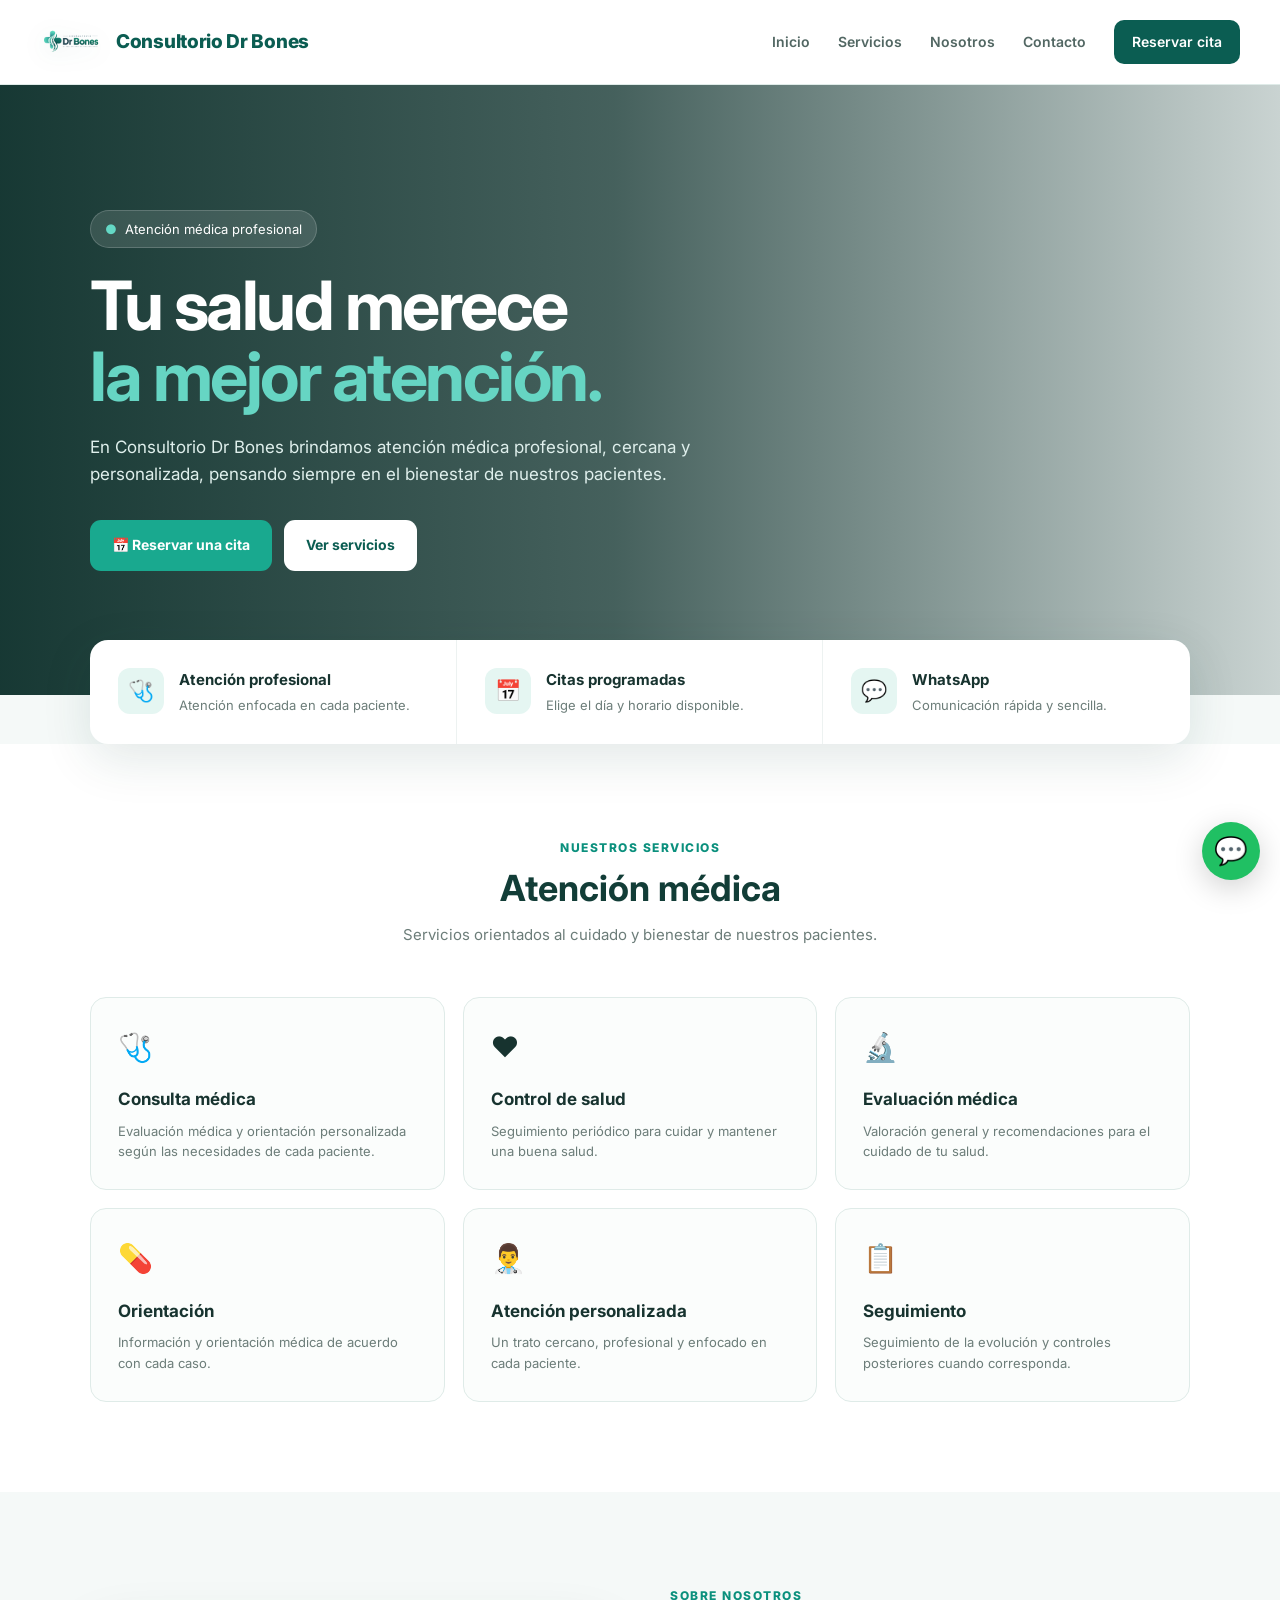
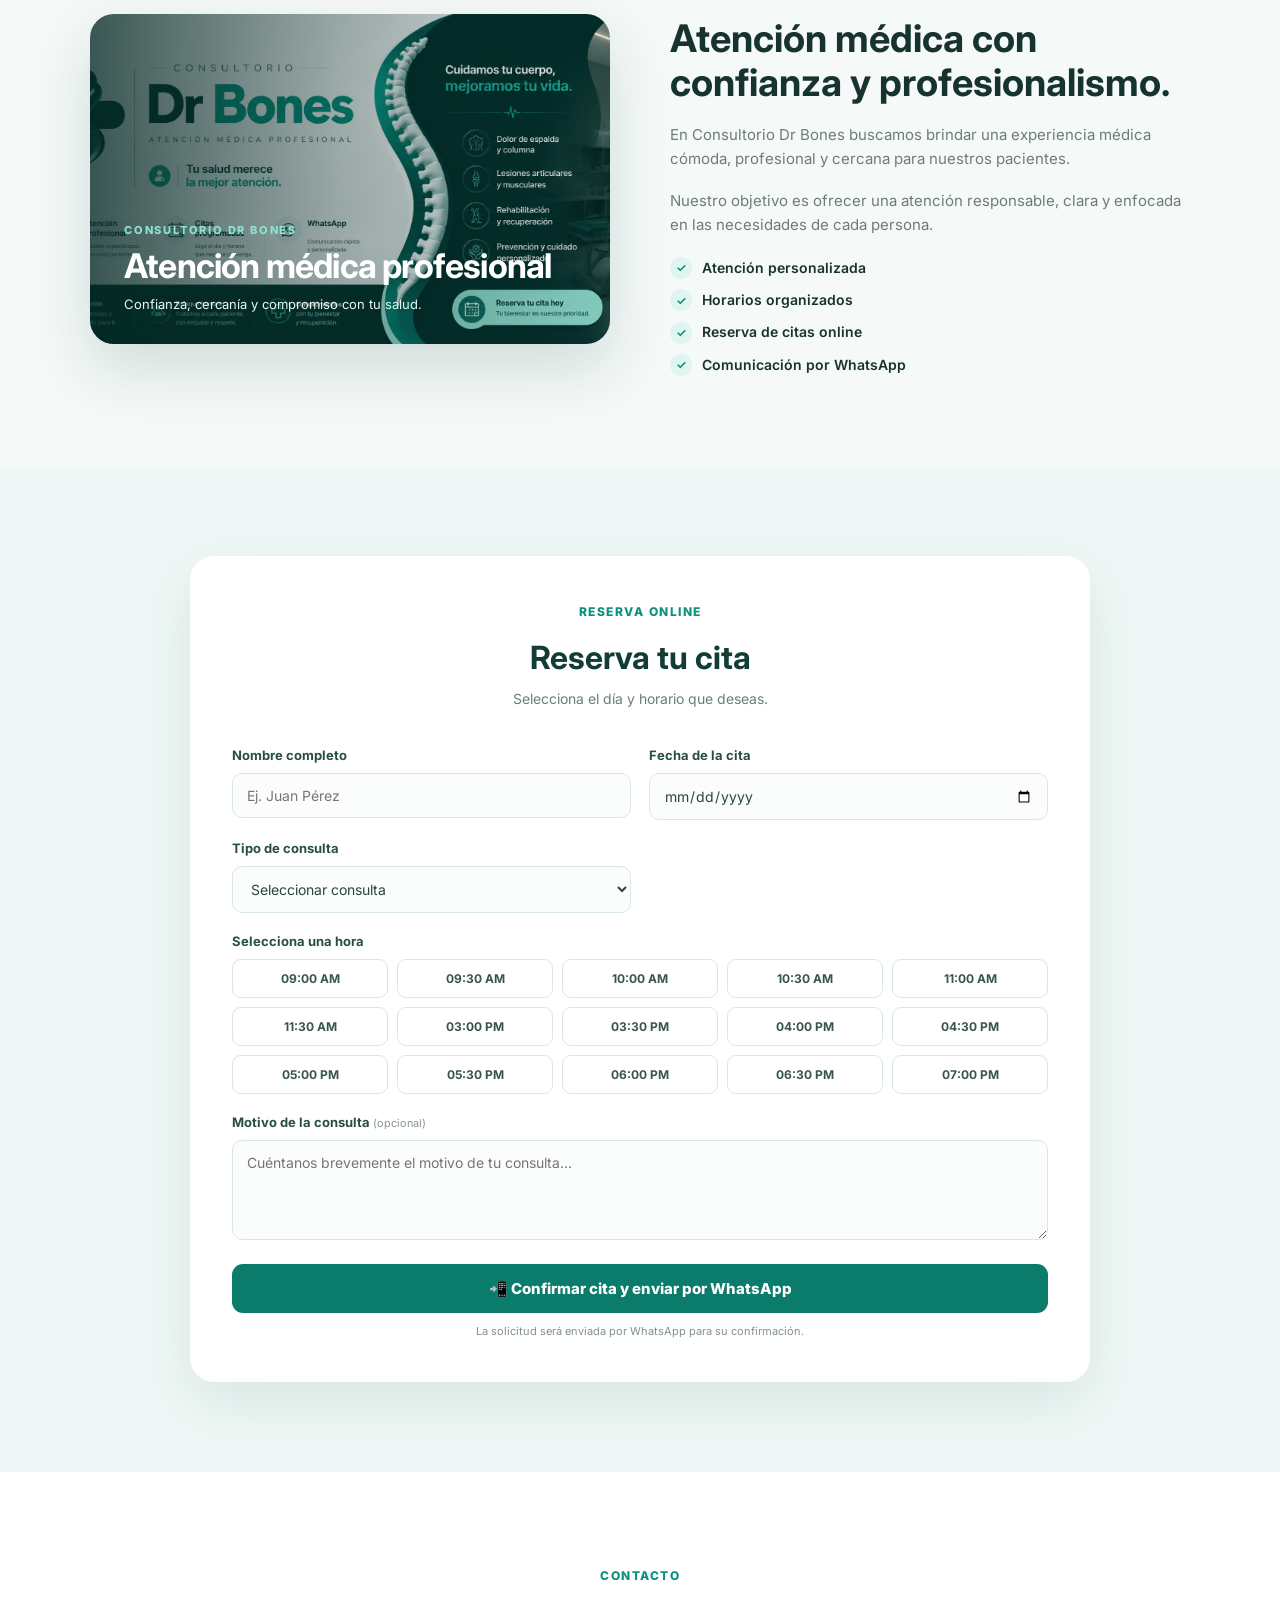
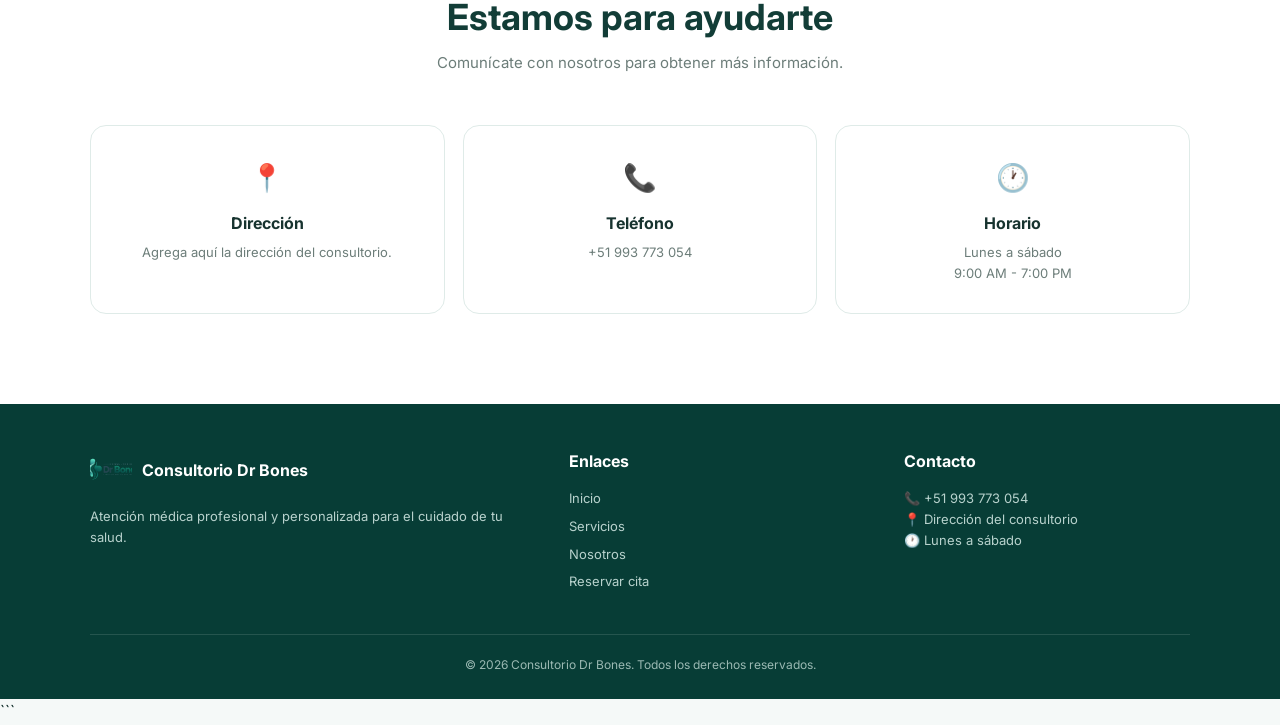
==== commit cf0906af: "Update consultorio.html" ====
--- a/consultorio.html
+++ b/consultorio.html
@@ -458,26 +458,6 @@
                     </div>
 
 
-                    <!-- WHATSAPP -->
-
-                    <div class="form-group">
-
-                        <label for="telefono">
-                            Número de WhatsApp
-                        </label>
-
-                        <input
-                            type="tel"
-                            id="telefono"
-                            placeholder="Ej. 999 999 999"
-                            autocomplete="tel"
-                            inputmode="tel"
-                            required
-                        >
-
-                    </div>
-
-
                     <!-- FECHA -->
 
                     <div class="form-group">
@@ -781,7 +761,7 @@
                 <h3>Teléfono</h3>
 
                 <p>
-                    +51 999 999 999
+                    +51 993 773 054
                 </p>
 
             </article>
@@ -824,7 +804,7 @@
             <div class="footer-brand">
 
                 <img
-                    src="logo.jpeg"
+                    src="logo.png"
                     alt="Consultorio Dr Bones"
                 >
 
@@ -861,7 +841,7 @@
 
             <h3>Contacto</h3>
 
-            <p>📞 +51 999 999 999</p>
+            <p>📞 +51 993 773 054</p>
 
             <p>📍 Dirección del consultorio</p>
 
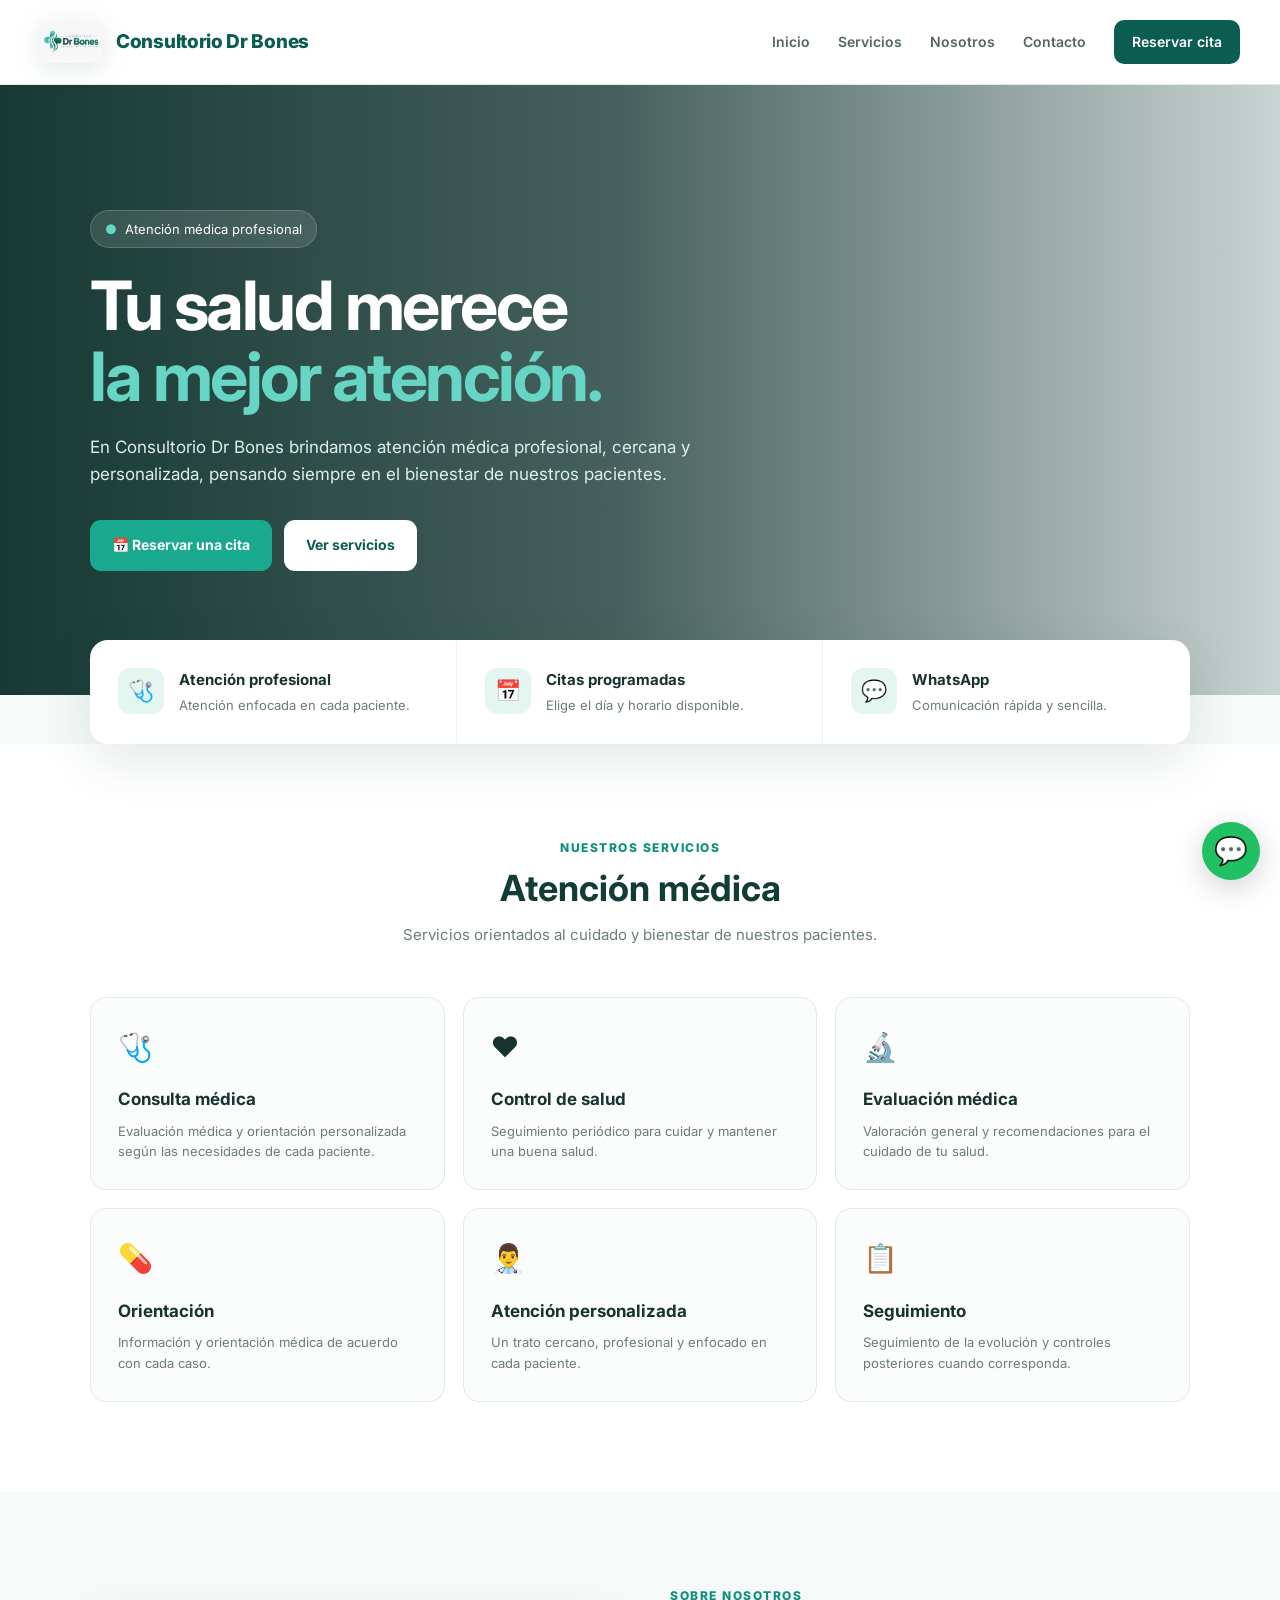
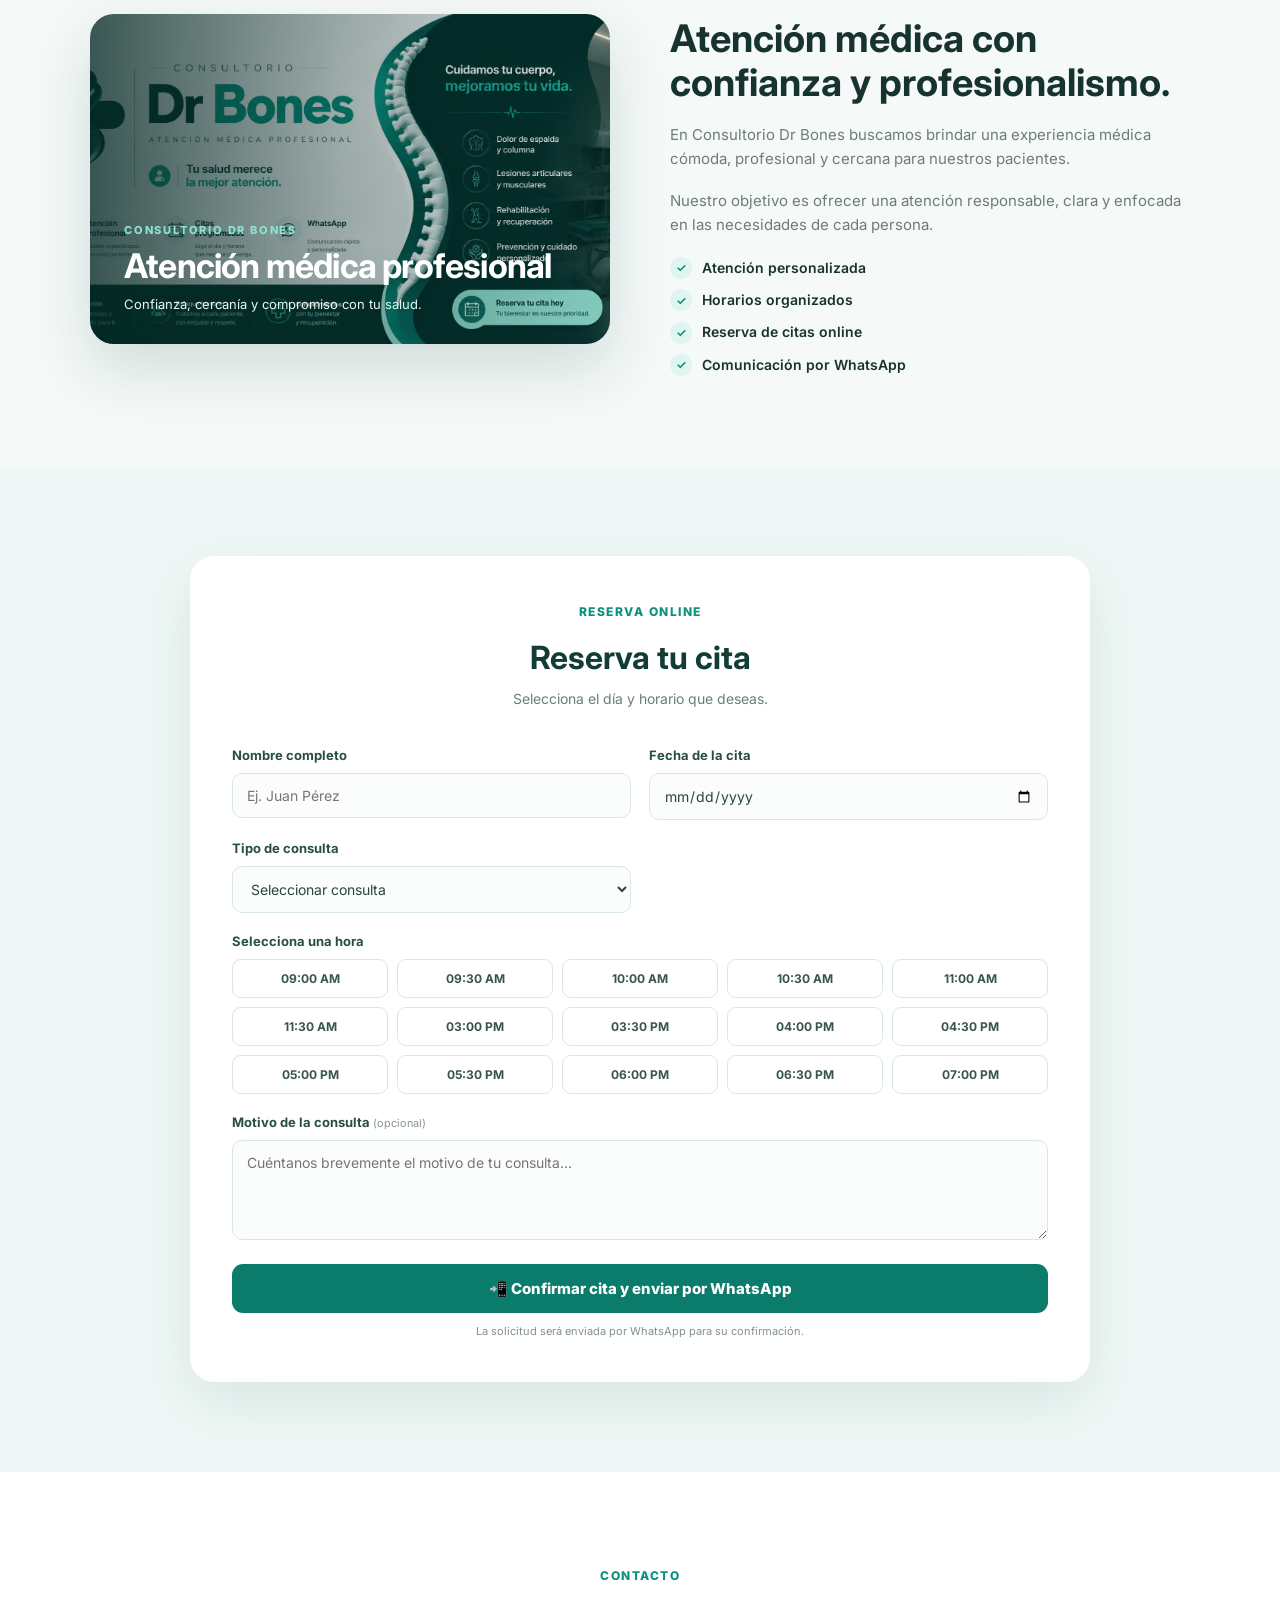
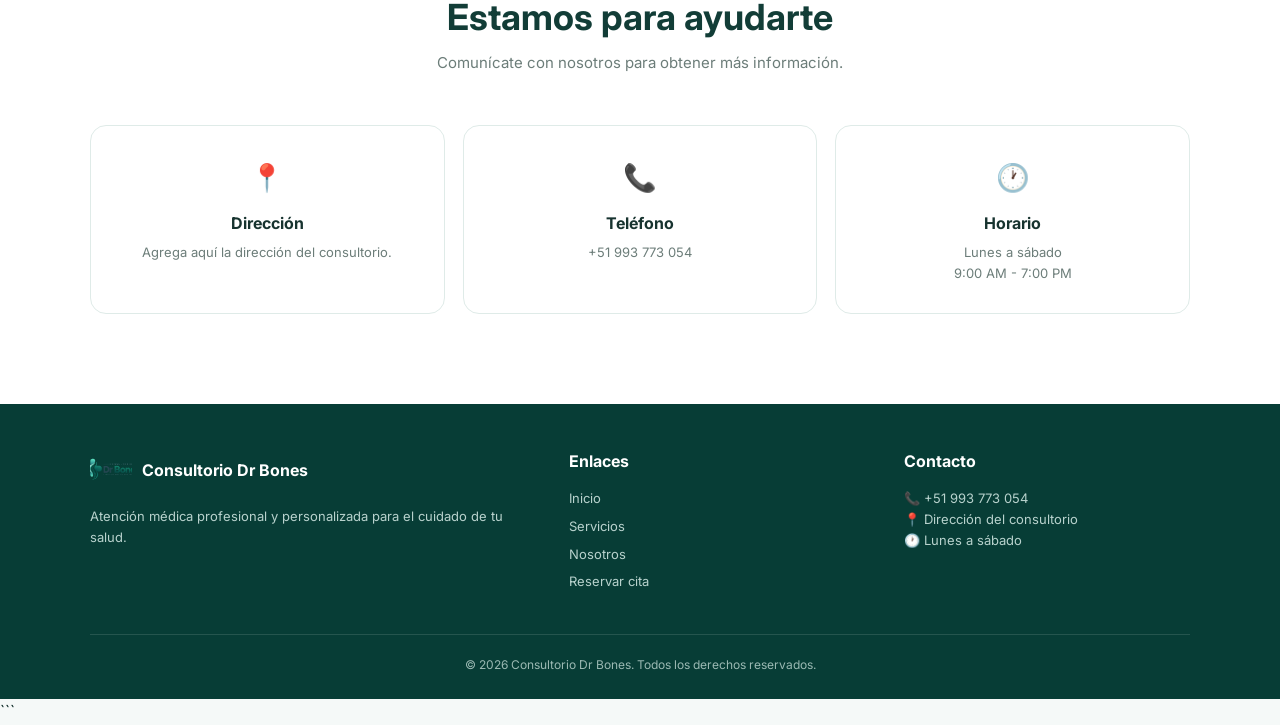
==== commit abb41725: "Update consultorio.html" ====
--- a/consultorio.html
+++ b/consultorio.html
@@ -34,7 +34,7 @@
         <a href="#inicio" class="brand">
 
             <img
-                src="logo.png"
+                src="logo.jpeg"
                 alt="Consultorio Dr Bones"
             >
 
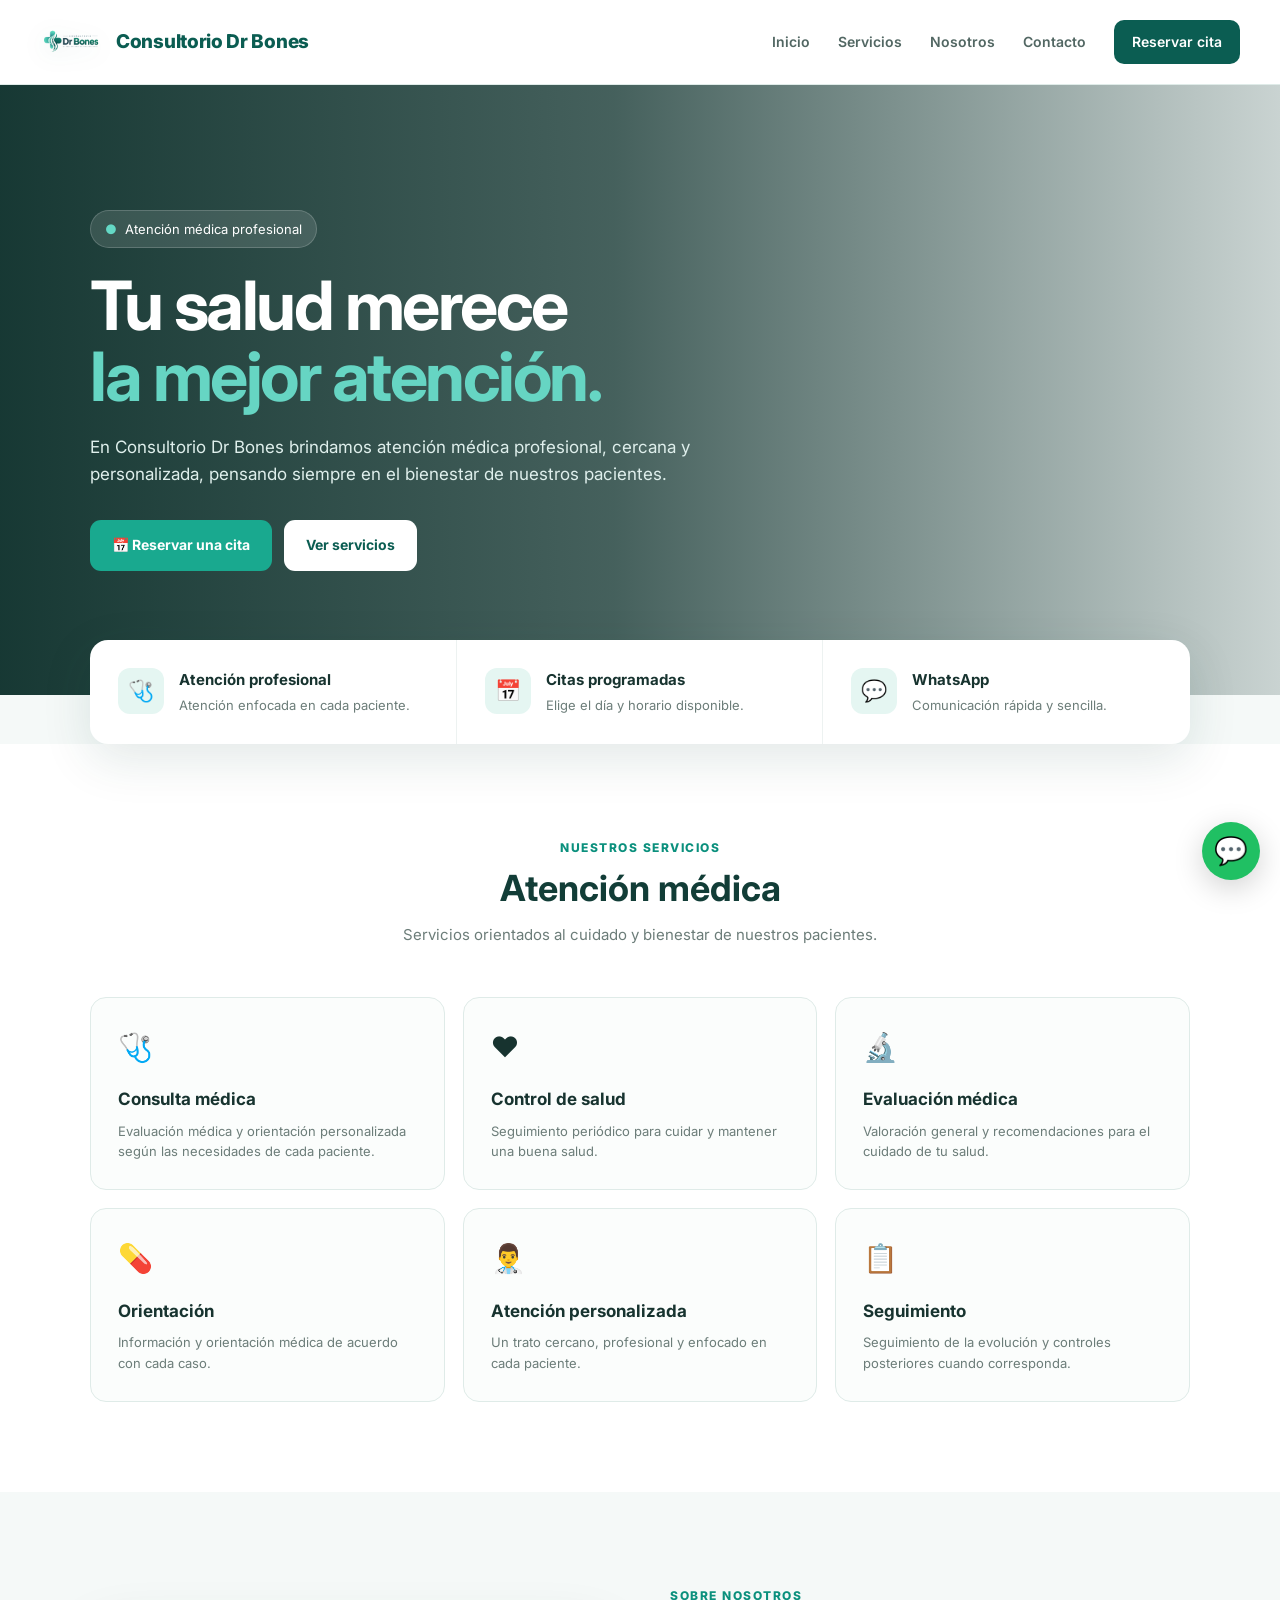
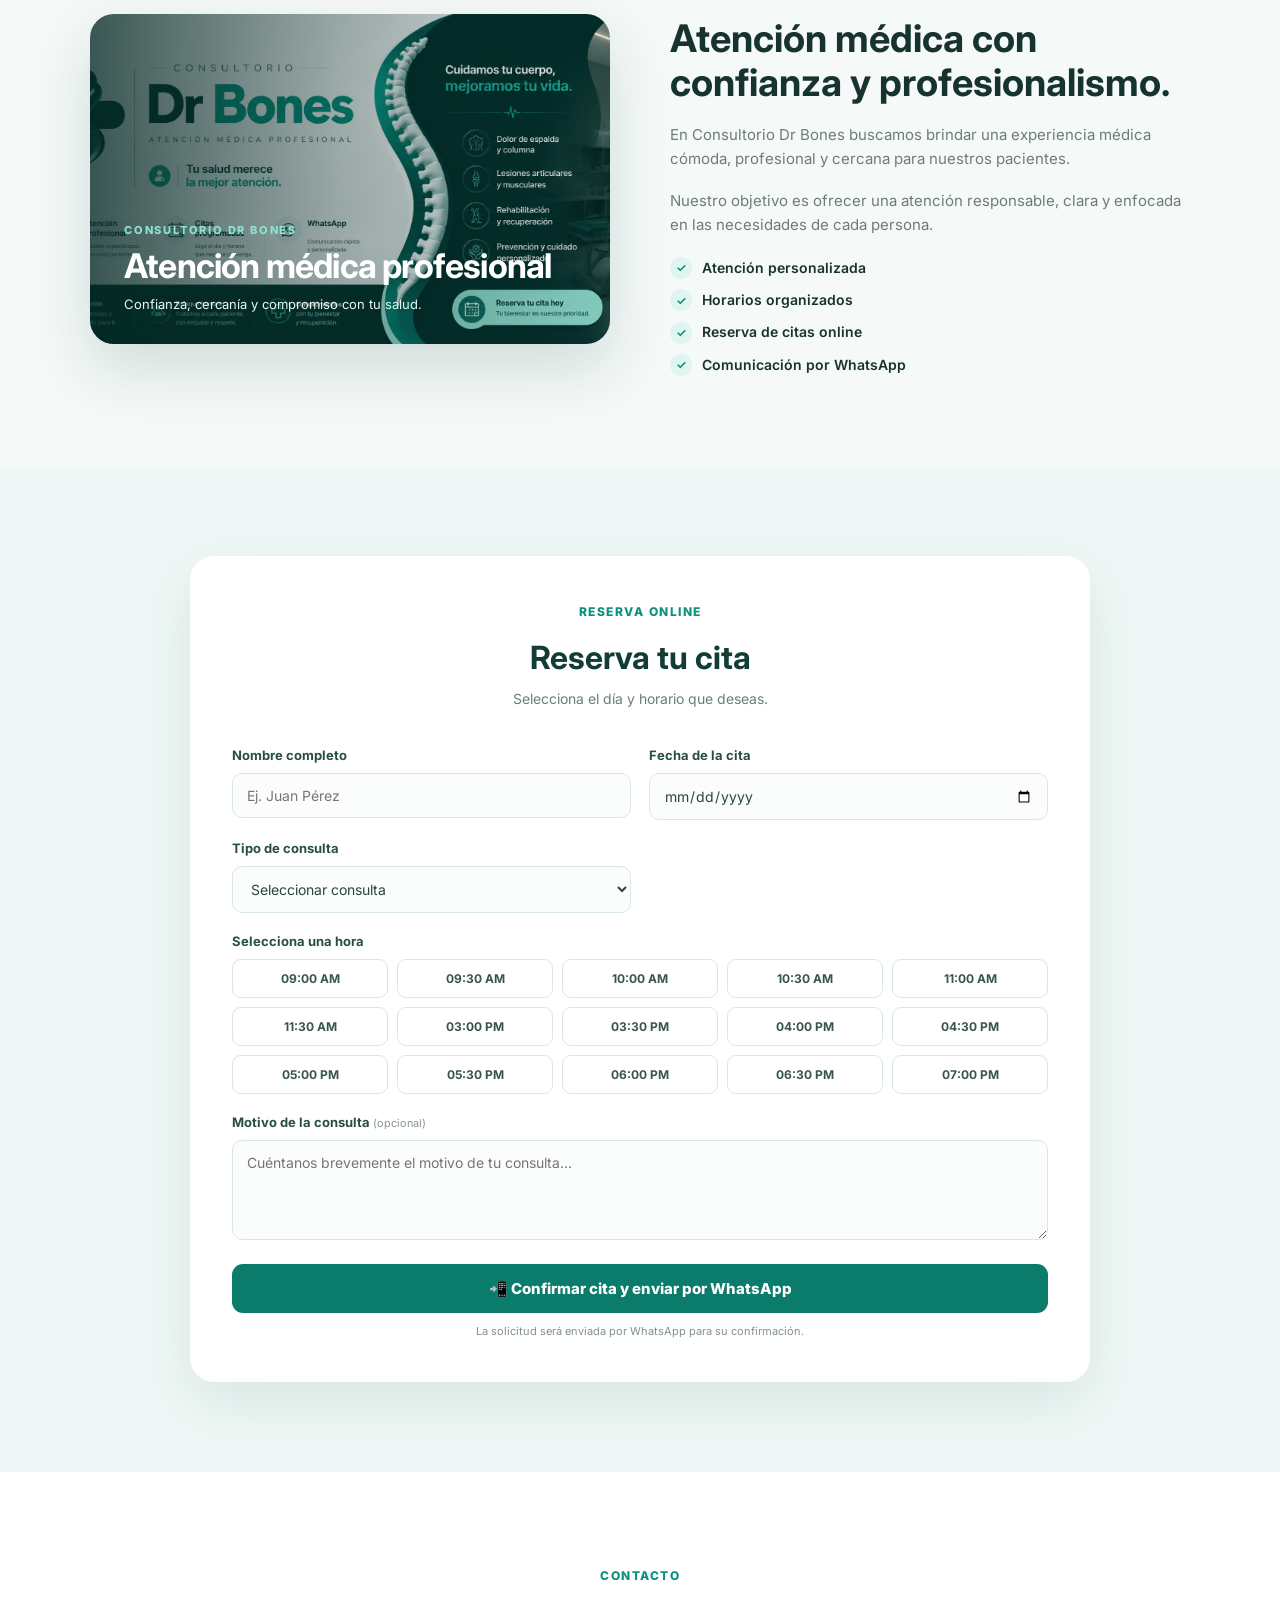
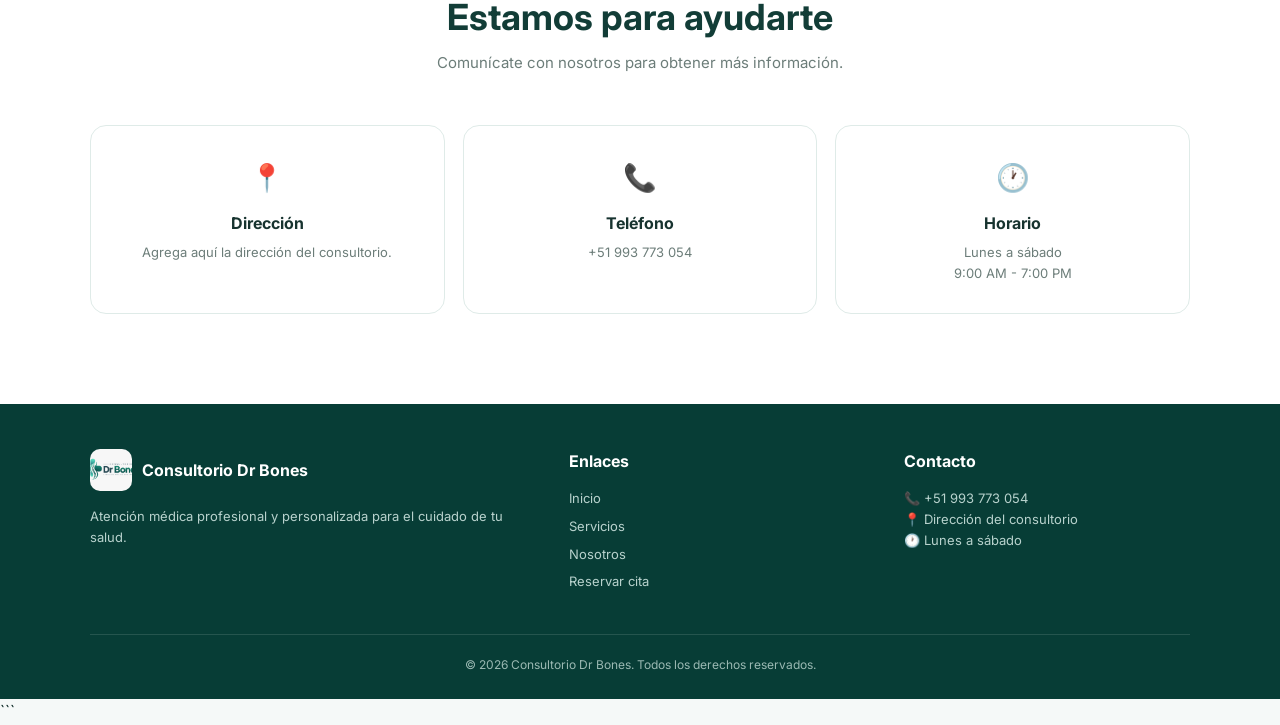
==== commit 6089f3bc: "Update consultorio.html" ====
--- a/consultorio.html
+++ b/consultorio.html
@@ -34,7 +34,7 @@
         <a href="#inicio" class="brand">
 
             <img
-                src="logo.jpeg"
+                src="logo.png"
                 alt="Consultorio Dr Bones"
             >
 
@@ -804,7 +804,7 @@
             <div class="footer-brand">
 
                 <img
-                    src="logo.png"
+                    src="logo.jpeg"
                     alt="Consultorio Dr Bones"
                 >
 
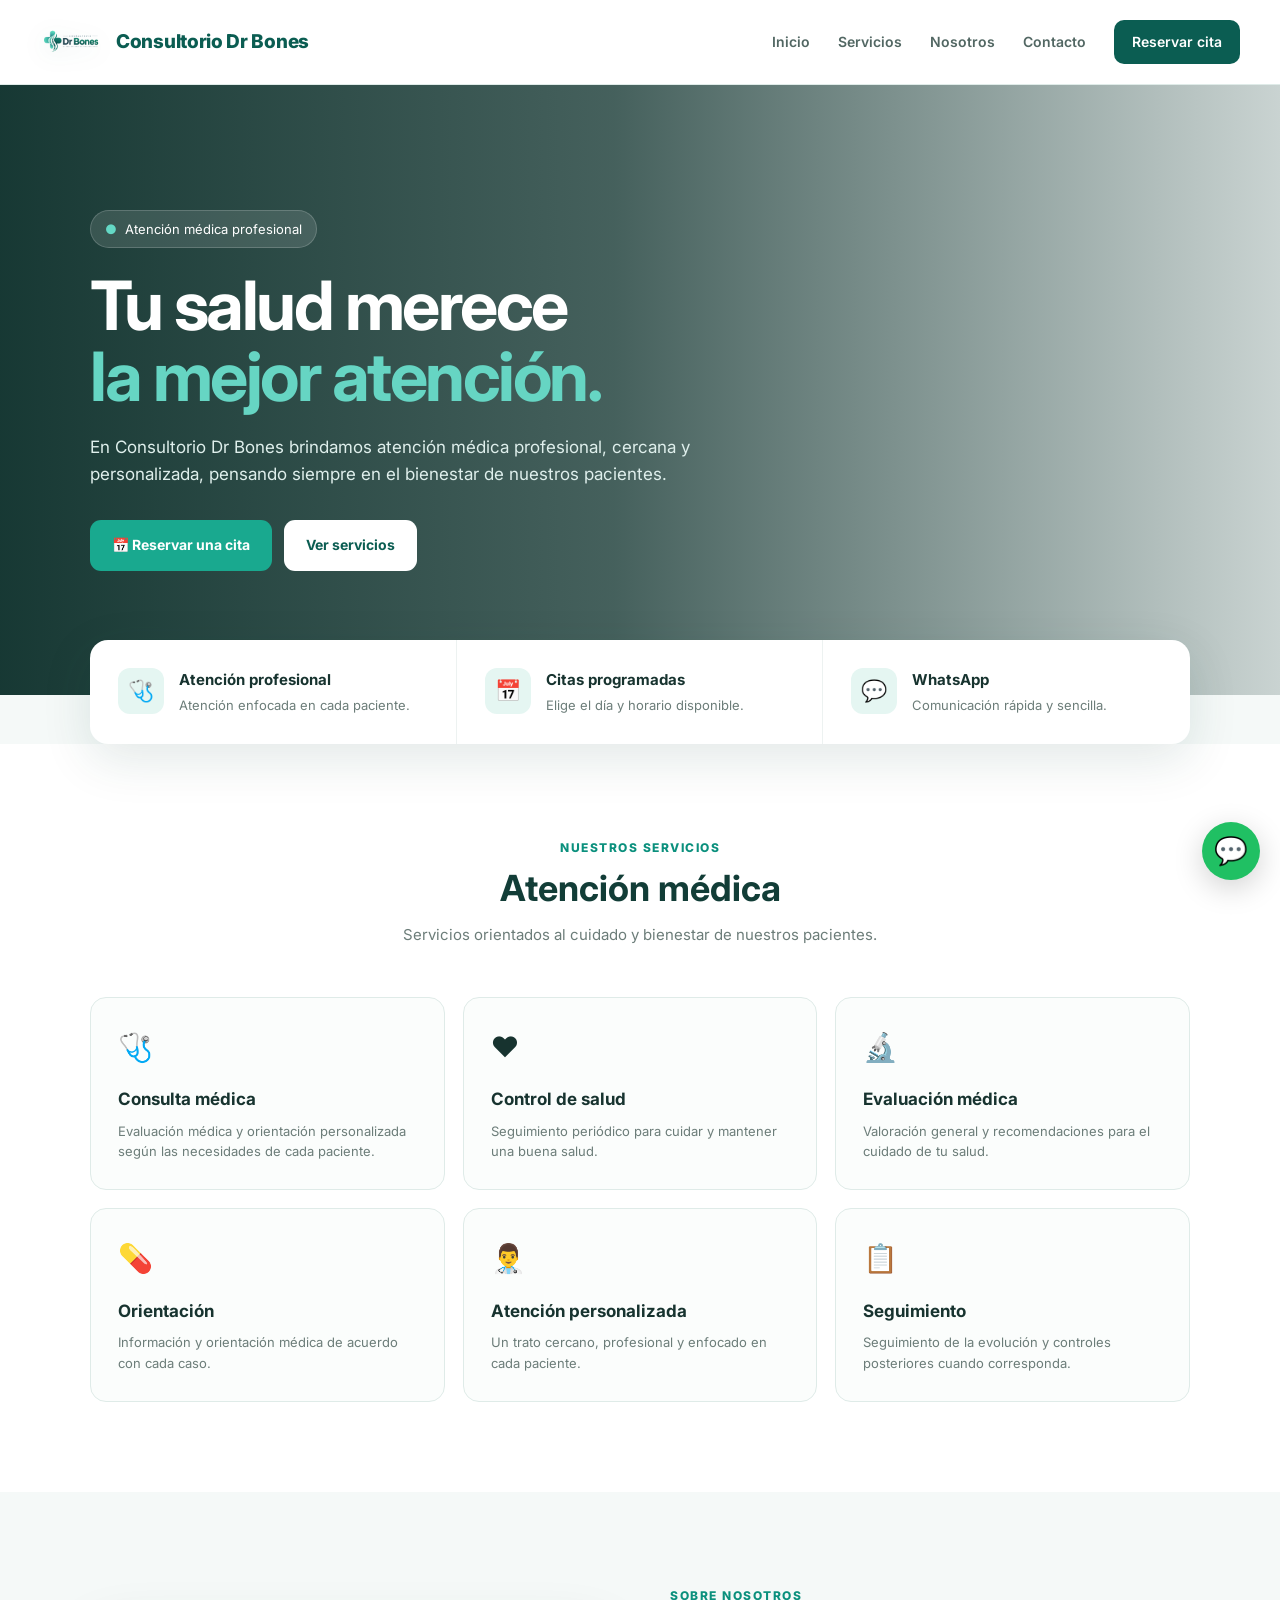
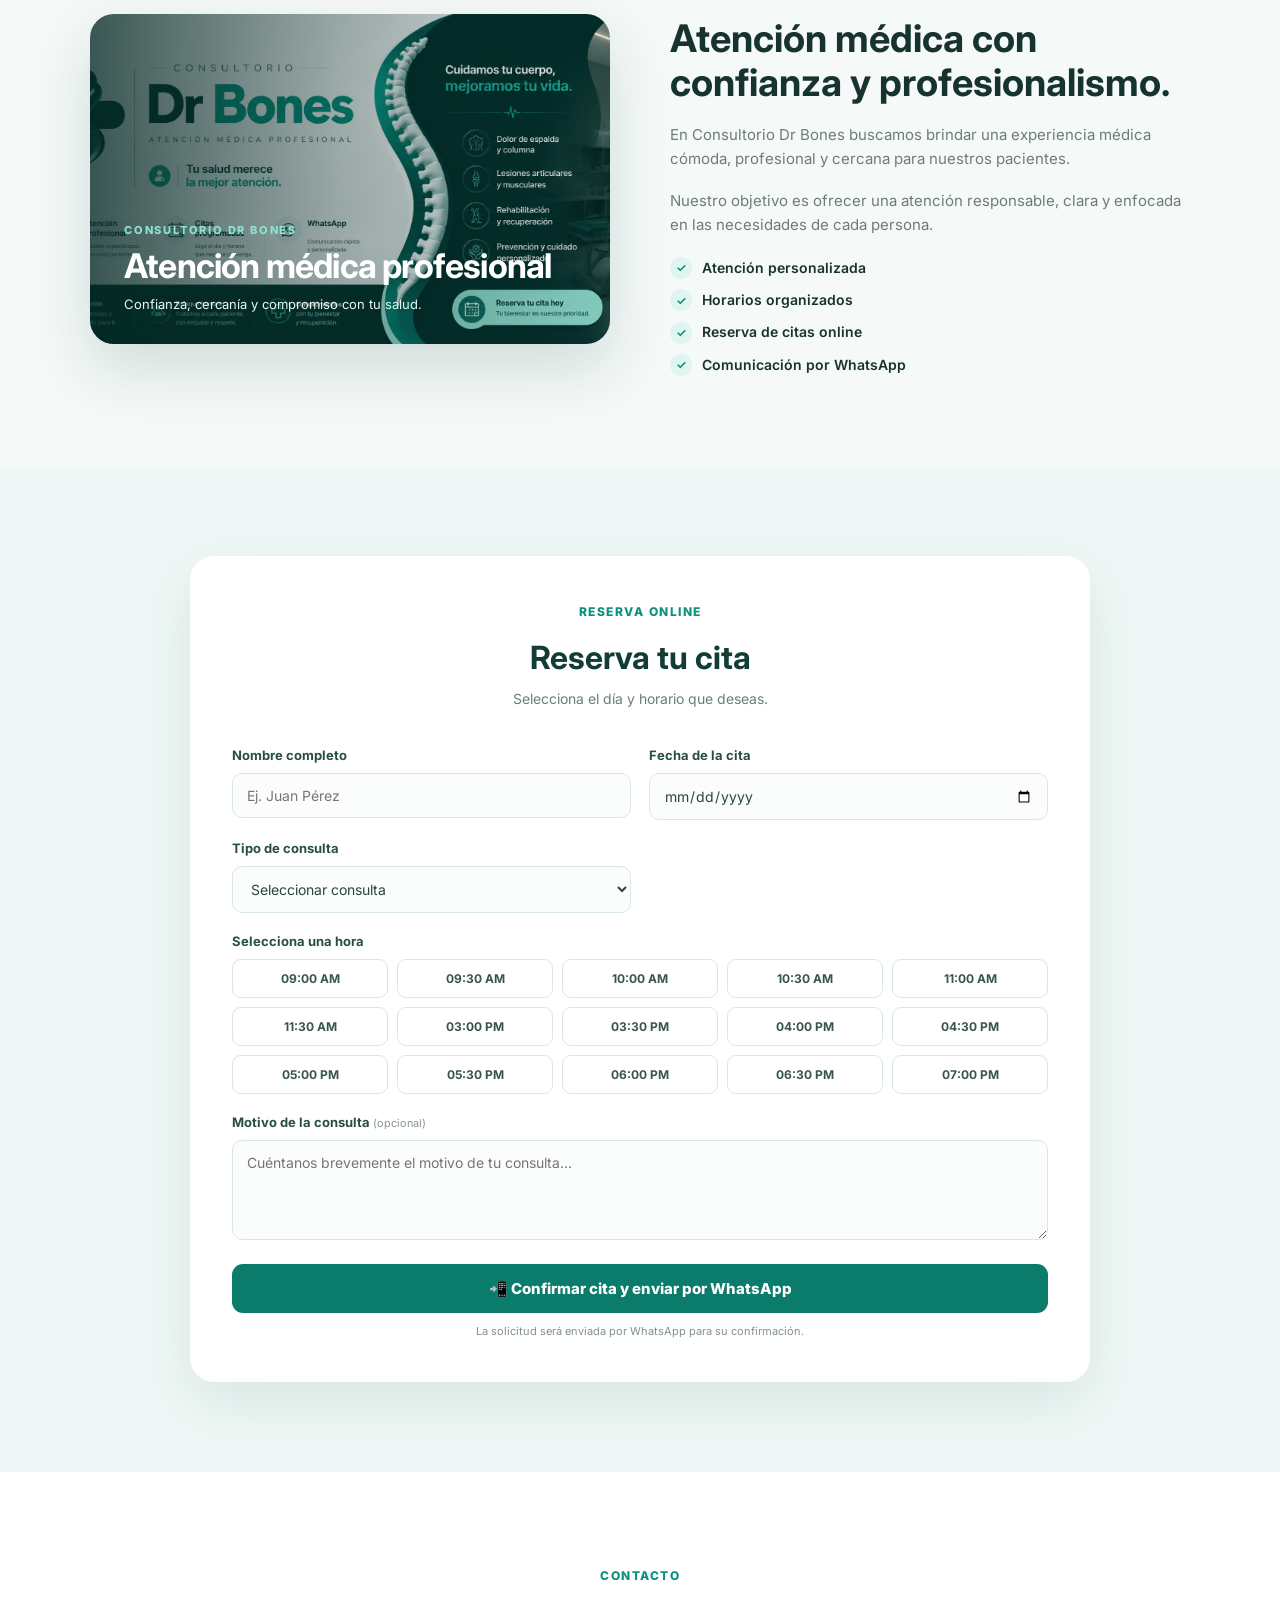
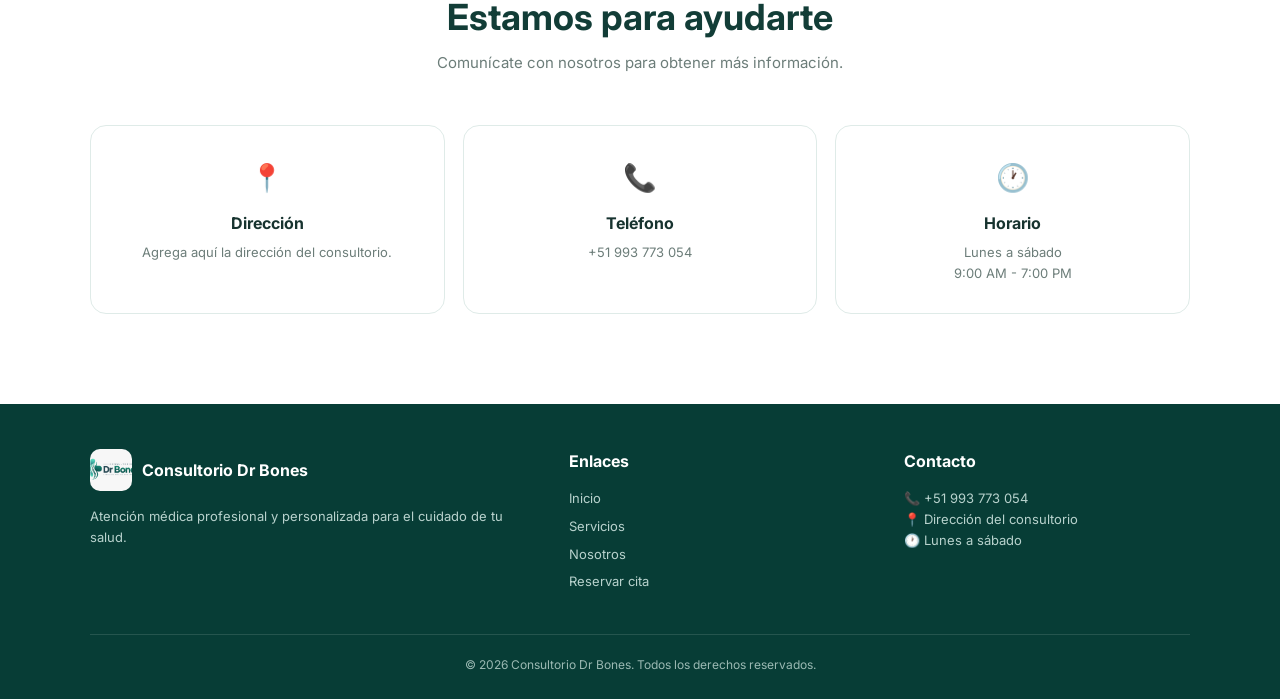
==== commit 6ce963fc: "Update consultorio.html" ====
--- a/consultorio.html
+++ b/consultorio.html
@@ -881,4 +881,3 @@
 
 </body>
 </html>
-```
